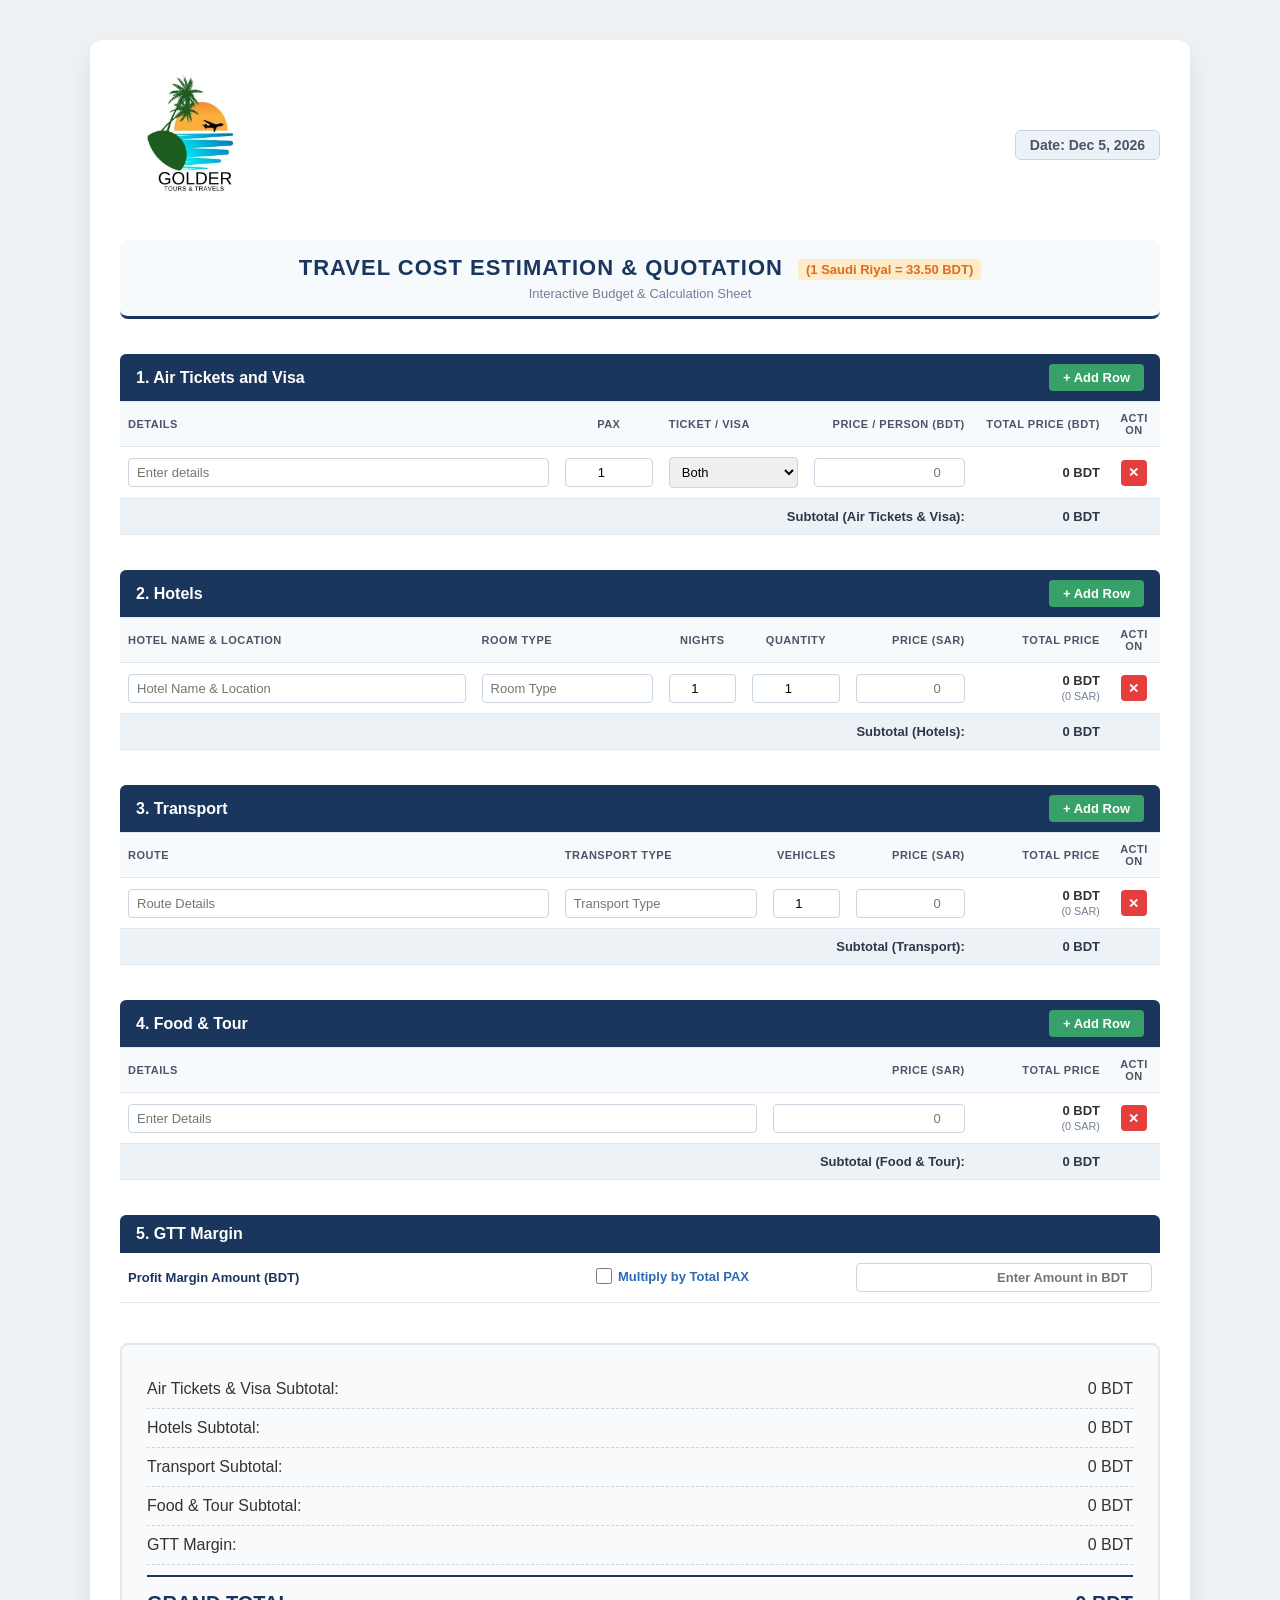
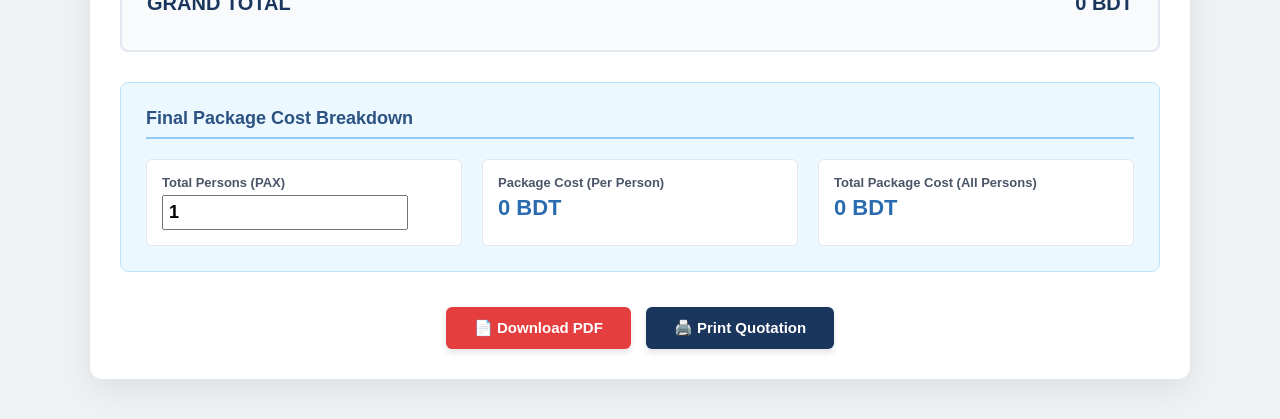
==== Costing (3).html @ b5471100 "Add files via upload" ====
<!DOCTYPE html>
<html lang="en">
<head>
    <meta charset="UTF-8">
    <meta name="viewport" content="width=device-width, initial-scale=1.0">
    <title>Golder Tours & Travels - Cost Estimation & Quotation</title>
    <style>
        * {
            box-sizing: border-box;
            margin: 0;
            padding: 0;
            font-family: 'Segoe UI', Tahoma, Geneva, Verdana, sans-serif;
        }
        
        @page {
            size: auto;
            margin: 10mm;
        }

        @media print {
            body {
                background-color: #ffffff !important;
                padding: 0 !important;
                -webkit-print-color-adjust: exact !important;
                print-color-adjust: exact !important;
            }
            .container {
                box-shadow: none !important;
                padding: 0 !important;
                max-width: 100% !important;
                width: 100% !important;
            }
            .btn-add-row, .btn-delete, .action-buttons-wrapper {
                display: none !important;
            }
            .action-col {
                display: none !important;
            }
            .section-header {
                background-color: #1a365d !important;
                color: #ffffff !important;
                -webkit-print-color-adjust: exact !important;
                print-color-adjust: exact !important;
            }
            th {
                background-color: #f7fafc !important;
                -webkit-print-color-adjust: exact !important;
                print-color-adjust: exact !important;
            }
            .subtotal-row td {
                background-color: #edf2f7 !important;
                -webkit-print-color-adjust: exact !important;
                print-color-adjust: exact !important;
            }
            .package-breakdown {
                background-color: #ebf8ff !important;
                -webkit-print-color-adjust: exact !important;
                print-color-adjust: exact !important;
            }
            input, select {
                border: none !important;
                background: transparent !important;
                appearance: none;
                -webkit-appearance: none;
                padding: 0 !important;
                width: 100% !important;
                font-size: 13px !important;
                text-overflow: clip !important;
                white-space: normal !important;
            }
            input[type="checkbox"] {
                display: none !important;
            }
        }

        body {
            background-color: #eef2f5;
            color: #333;
            padding: 40px 20px;
        }
        .container {
            max-width: 1100px;
            margin: 0 auto;
            background: #ffffff;
            padding: 30px;
            border-radius: 12px;
            box-shadow: 0 10px 30px rgba(0,0,0,0.08);
        }
        
        .company-header-wrapper {
            width: 100%;
            display: flex;
            justify-content: space-between;
            align-items: center;
            padding-bottom: 10px;
            margin-bottom: 10px;
        }

        .company-header-img {
            max-width: 150px;
            height: auto;
        }

        .quotation-date {
            font-size: 14px;
            font-weight: 600;
            color: #4a5568;
            background: #edf2f7;
            padding: 6px 14px;
            border-radius: 6px;
            border: 1px solid #cbd5e0;
        }

        .header {
            text-align: center;
            border-bottom: 3px solid #1a365d;
            padding-bottom: 15px;
            margin-bottom: 35px;
            background: #f7fafc;
            padding: 15px;
            border-radius: 8px;
            -webkit-print-color-adjust: exact;
            print-color-adjust: exact;
        }
        .header h1 {
            color: #1a365d;
            font-size: 22px;
            text-transform: uppercase;
            letter-spacing: 1px;
        }
        .header h1 .rate-tag {
            font-size: 13px;
            text-transform: none;
            letter-spacing: 0;
            color: #dd6b20;
            background: #feebc8;
            padding: 3px 8px;
            border-radius: 4px;
            margin-left: 8px;
            vertical-align: middle;
            font-weight: 600;
        }
        .header p {
            color: #718096;
            margin-top: 5px;
            font-size: 13px;
        }
        
        .section-header {
            background-color: #1a365d !important;
            color: #ffffff !important;
            padding: 10px 16px;
            font-size: 16px;
            font-weight: 600;
            border-radius: 6px 6px 0 0;
            margin-top: 35px;
            display: flex;
            justify-content: space-between;
            align-items: center;
            -webkit-print-color-adjust: exact;
            print-color-adjust: exact;
        }

        .btn-add-row {
            background-color: #38a169;
            color: white;
            border: none;
            padding: 6px 14px;
            font-size: 13px;
            font-weight: 600;
            border-radius: 4px;
            cursor: pointer;
            transition: background 0.2s;
        }

        .btn-add-row:hover {
            background-color: #2f855a;
        }

        table {
            width: 100%;
            border-collapse: collapse;
            margin-bottom: 10px;
            background: #fff;
            table-layout: fixed;
        }
        
        th, td {
            padding: 10px 8px;
            text-align: left;
            border-bottom: 1px solid #e2e8f0;
            font-size: 13px;
            vertical-align: middle;
            word-wrap: break-word;
        }
        
        th {
            background-color: #f7fafc !important;
            color: #4a5568;
            font-weight: 600;
            text-transform: uppercase;
            font-size: 11px;
            letter-spacing: 0.5px;
            border-top: 1px solid #e2e8f0;
            -webkit-print-color-adjust: exact;
            print-color-adjust: exact;
        }

        td input[type="text"], td input[type="number"], td select {
            width: 100%;
            padding: 6px 8px;
            border: 1px solid #cbd5e0;
            border-radius: 4px;
            font-size: 13px;
            outline: none;
        }

        .checkbox-label {
            display: inline-flex;
            align-items: center;
            gap: 6px;
            cursor: pointer;
            font-size: 13px;
            color: #2b6cb0;
            font-weight: 600;
            user-select: none;
        }

        .checkbox-label input[type="checkbox"] {
            width: 16px;
            height: 16px;
            cursor: pointer;
        }

        .btn-delete {
            background-color: #e53e3e;
            color: white;
            border: none;
            width: 26px;
            height: 26px;
            border-radius: 4px;
            cursor: pointer;
            font-weight: bold;
            font-size: 13px;
        }

        .text-right { text-align: right; }
        .text-center { text-align: center; }

        .subtotal-row td {
            font-weight: bold;
            background-color: #edf2f7 !important;
            color: #2d3748;
            -webkit-print-color-adjust: exact;
            print-color-adjust: exact;
        }

        .summary-card {
            margin-top: 40px;
            background: #f8fafc;
            border: 2px solid #e2e8f0;
            border-radius: 8px;
            padding: 25px;
            -webkit-print-color-adjust: exact;
            print-color-adjust: exact;
        }

        .summary-row {
            display: flex;
            justify-content: space-between;
            padding: 10px 0;
            font-size: 16px;
            border-bottom: 1px dashed #cbd5e0;
        }

        .summary-row.grand-total {
            border-bottom: none;
            border-top: 2px solid #1a365d;
            margin-top: 10px;
            padding-top: 15px;
            font-size: 20px;
            font-weight: bold;
            color: #1a365d;
        }

        .package-breakdown {
            margin-top: 30px;
            background: #ebf8ff !important;
            border: 1px solid #bee3f8;
            border-radius: 8px;
            padding: 25px;
            -webkit-print-color-adjust: exact;
            print-color-adjust: exact;
        }

        .package-breakdown h3 {
            color: #2c5282;
            margin-bottom: 20px;
            font-size: 18px;
            border-bottom: 2px solid #90cdf4;
            padding-bottom: 8px;
        }

        .grid-3 {
            display: grid;
            grid-template-columns: 1fr 1fr 1fr;
            gap: 20px;
        }

        .card-box {
            background: #ffffff;
            padding: 15px;
            border-radius: 6px;
            border: 1px solid #e2e8f0;
        }

        .card-box label {
            display: block;
            font-size: 13px;
            color: #4a5568;
            margin-bottom: 5px;
            font-weight: 600;
        }

        .card-box .amount {
            font-size: 22px;
            font-weight: bold;
            color: #2b6cb0;
        }

        .action-buttons-wrapper {
            margin-top: 35px;
            text-align: center;
            display: flex;
            justify-content: center;
            gap: 15px;
        }

        .btn-action {
            padding: 12px 28px;
            font-size: 15px;
            font-weight: 600;
            border-radius: 6px;
            border: none;
            cursor: pointer;
            transition: all 0.2s ease-in-out;
            display: inline-flex;
            align-items: center;
            gap: 8px;
            box-shadow: 0 4px 6px rgba(0,0,0,0.1);
        }

        .btn-pdf {
            background-color: #e53e3e;
            color: #ffffff;
        }
        .btn-pdf:hover {
            background-color: #c53030;
        }

        .btn-print {
            background-color: #1a365d;
            color: #ffffff;
        }
        .btn-print:hover {
            background-color: #2a4365;
        }
    </style>
</head>
<body>

<div class="container">

    <!-- Top Header Layout -->
    <div class="company-header-wrapper">
        <img src="logo.png" alt="Golder Tours & Travels Logo" class="company-header-img" id="main-header-logo">
        <div class="quotation-date">
            Date: <span id="current-date"></span>
        </div>
    </div>

    <div class="header">
        <h1>Travel Cost Estimation & Quotation <span class="rate-tag">(1 Saudi Riyal = 33.50 BDT)</span></h1>
        <p>Interactive Budget & Calculation Sheet</p>
    </div>

    <!-- 1. Air Tickets and Visa -->
    <div class="section-header">
        <span>1. Air Tickets and Visa</span>
        <button class="btn-add-row" onclick="addRow('air-visa-table')">+ Add Row</button>
    </div>
    <table id="air-visa-table">
        <thead>
            <tr>
                <th style="width: 42%;">Details</th>
                <th style="width: 10%;" class="text-center">PAX</th>
                <th style="width: 14%;">Ticket / VISA</th>
                <th style="width: 16%;" class="text-right">Price / Person (BDT)</th>
                <th style="width: 13%;" class="text-right">Total Price (BDT)</th>
                <th style="width: 5%;" class="text-center action-col">Action</th>
            </tr>
        </thead>
        <tbody>
            <tr>
                <td><input type="text" placeholder="Enter details"></td>
                <td><input type="number" class="qty text-center" value="1" min="1"></td>
                <td>
                    <select>
                        <option value="Both">Both</option>
                        <option value="Ticket">Ticket</option>
                        <option value="VISA">VISA</option>
                    </select>
                </td>
                <td><input type="number" class="price-bdt text-right" placeholder="0"></td>
                <td class="item-total text-right"><strong>0 BDT</strong></td>
                <td class="text-center action-col"><button class="btn-delete" onclick="deleteRow(this)">✕</button></td>
            </tr>
        </tbody>
        <tfoot>
            <tr class="subtotal-row">
                <td colspan="4" class="text-right">Subtotal (Air Tickets & Visa):</td>
                <td class="subtotal text-right" id="air-subtotal">0 BDT</td>
                <td class="action-col"></td>
            </tr>
        </tfoot>
    </table>

    <!-- 2. Hotels -->
    <div class="section-header">
        <span>2. Hotels</span>
        <button class="btn-add-row" onclick="addRow('hotels-table')">+ Add Row</button>
    </div>
    <table id="hotels-table">
        <thead>
            <tr>
                <th style="width: 34%;">Hotel Name & Location</th>
                <th style="width: 18%;">Room Type</th>
                <th style="width: 8%;" class="text-center">Nights</th>
                <th style="width: 10%;" class="text-center">Quantity</th>
                <th style="width: 12%;" class="text-right">Price (SAR)</th>
                <th style="width: 13%;" class="text-right">Total Price</th>
                <th style="width: 5%;" class="text-center action-col">Action</th>
            </tr>
        </thead>
        <tbody>
            <tr>
                <td><input type="text" placeholder="Hotel Name & Location"></td>
                <td><input type="text" placeholder="Room Type"></td>
                <td><input type="number" class="nights text-center" value="1" min="1"></td>
                <td><input type="number" class="qty text-center" value="1" min="1"></td>
                <td><input type="number" class="price text-right" placeholder="0"></td>
                <td class="item-total text-right"><strong>0 BDT</strong></td>
                <td class="text-center action-col"><button class="btn-delete" onclick="deleteRow(this)">✕</button></td>
            </tr>
        </tbody>
        <tfoot>
            <tr class="subtotal-row">
                <td colspan="5" class="text-right">Subtotal (Hotels):</td>
                <td class="subtotal text-right" id="hotel-subtotal">0 BDT</td>
                <td class="action-col"></td>
            </tr>
        </tfoot>
    </table>

    <!-- 3. Transport -->
    <div class="section-header">
        <span>3. Transport</span>
        <button class="btn-add-row" onclick="addRow('transport-table')">+ Add Row</button>
    </div>
    <table id="transport-table">
        <thead>
            <tr>
                <th style="width: 42%;">Route</th>
                <th style="width: 20%;">Transport Type</th>
                <th style="width: 8%;" class="text-center">Vehicles</th>
                <th style="width: 12%;" class="text-right">Price (SAR)</th>
                <th style="width: 13%;" class="text-right">Total Price</th>
                <th style="width: 5%;" class="text-center action-col">Action</th>
            </tr>
        </thead>
        <tbody>
            <tr>
                <td><input type="text" placeholder="Route Details"></td>
                <td><input type="text" placeholder="Transport Type"></td>
                <td><input type="number" class="qty text-center" value="1" min="1"></td>
                <td><input type="number" class="price text-right" placeholder="0"></td>
                <td class="item-total text-right"><strong>0 BDT</strong></td>
                <td class="text-center action-col"><button class="btn-delete" onclick="deleteRow(this)">✕</button></td>
            </tr>
        </tbody>
        <tfoot>
            <tr class="subtotal-row">
                <td colspan="4" class="text-right">Subtotal (Transport):</td>
                <td class="subtotal text-right" id="transport-subtotal">0 BDT</td>
                <td class="action-col"></td>
            </tr>
        </tfoot>
    </table>

    <!-- 4. Food & Tour -->
    <div class="section-header">
        <span>4. Food & Tour</span>
        <button class="btn-add-row" onclick="addRow('food-tour-table')">+ Add Row</button>
    </div>
    <table id="food-tour-table">
        <thead>
            <tr>
                <th style="width: 62%;">Details</th>
                <th style="width: 20%;" class="text-right">Price (SAR)</th>
                <th style="width: 13%;" class="text-right">Total Price</th>
                <th style="width: 5%;" class="text-center action-col">Action</th>
            </tr>
        </thead>
        <tbody>
            <tr>
                <td><input type="text" placeholder="Enter Details"></td>
                <td><input type="number" class="price text-right" placeholder="0"></td>
                <td class="item-total text-right"><strong>0 BDT</strong></td>
                <td class="text-center action-col"><button class="btn-delete" onclick="deleteRow(this)">✕</button></td>
            </tr>
        </tbody>
        <tfoot>
            <tr class="subtotal-row">
                <td colspan="2" class="text-right">Subtotal (Food & Tour):</td>
                <td class="subtotal text-right" id="food-subtotal">0 BDT</td>
                <td class="action-col"></td>
            </tr>
        </tfoot>
    </table>

    <!-- 5. GTT Margin -->
    <div class="section-header">
        <span>5. GTT Margin</span>
    </div>
    <table>
        <tbody>
            <tr>
                <td style="font-weight: 600; color: #1a365d; width: 45%;">Profit Margin Amount (BDT)</td>
                <td style="width: 25%;">
                    <label class="checkbox-label">
                        <input type="checkbox" id="multiply-pax-check" onchange="calculateAll()">
                        Multiply by Total PAX
                    </label>
                </td>
                <td style="width: 30%;">
                    <input type="number" id="gtt-margin" class="text-right" placeholder="Enter Amount in BDT" style="font-weight: bold; color: #2b6cb0;">
                </td>
            </tr>
        </tbody>
    </table>

    <!-- Grand Total Area -->
    <div class="summary-card">
        <div class="summary-row">
            <span>Air Tickets & Visa Subtotal:</span>
            <span id="summary-air">0 BDT</span>
        </div>
        <div class="summary-row">
            <span>Hotels Subtotal:</span>
            <span id="summary-hotel">0 BDT</span>
        </div>
        <div class="summary-row">
            <span>Transport Subtotal:</span>
            <span id="summary-transport">0 BDT</span>
        </div>
        <div class="summary-row">
            <span>Food & Tour Subtotal:</span>
            <span id="summary-food">0 BDT</span>
        </div>
        <div class="summary-row">
            <span>GTT Margin:</span>
            <span id="summary-margin">0 BDT</span>
        </div>
        <div class="summary-row grand-total">
            <span>GRAND TOTAL</span>
            <span id="grand-total">0 BDT</span>
        </div>
    </div>

    <!-- Final Package Breakdown -->
    <div class="package-breakdown">
        <h3>Final Package Cost Breakdown</h3>
        <div class="grid-3">
            <div class="card-box">
                <label for="pax-count">Total Persons (PAX)</label>
                <input type="number" id="pax-count" value="1" min="1" style="font-size: 18px; font-weight: bold; padding: 5px;" oninput="calculateAll()">
            </div>
            <div class="card-box">
                <label>Package Cost (Per Person)</label>
                <div class="amount" id="per-person-cost">0 BDT</div>
            </div>
            <div class="card-box">
                <label>Total Package Cost (All Persons)</label>
                <div class="amount" id="total-group-cost">0 BDT</div>
            </div>
        </div>
    </div>

    <!-- Bottom Action Buttons -->
    <div class="action-buttons-wrapper">
        <button class="btn-action btn-pdf" onclick="exportToPDF()">
            📄 Download PDF
        </button>
        <button class="btn-action btn-print" onclick="triggerPrint()">
            🖨️ Print Quotation
        </button>
    </div>

</div>

<script>
    const SAR_TO_BDT = 33.50;

    function setCurrentDate() {
        const today = new Date();
        const options = { year: 'numeric', month: 'short', day: 'numeric' };
        document.getElementById('current-date').innerText = today.toLocaleDateString('en-US', options);
    }

    function formatCurrencyBDT(amountInBDT) {
        return amountInBDT.toLocaleString('en-IN', { maximumFractionDigits: 2, minimumFractionDigits: 0 }) + ' BDT';
    }

    function calculateAirVisaSection() {
        const table = document.getElementById('air-visa-table');
        const rows = table.querySelectorAll('tbody tr');
        let sectionSubtotalBDT = 0;

        rows.forEach(row => {
            const qtyInput = row.querySelector('.qty');
            const priceInput = row.querySelector('.price-bdt');
            const itemTotalTd = row.querySelector('.item-total');

            const qty = qtyInput ? (parseFloat(qtyInput.value) || 0) : 1;
            const priceBDT = priceInput ? (parseFloat(priceInput.value) || 0) : 0;
            const lineTotalBDT = qty * priceBDT;

            sectionSubtotalBDT += lineTotalBDT;
            if (itemTotalTd) {
                itemTotalTd.innerHTML = `<strong>${formatCurrencyBDT(lineTotalBDT)}</strong>`;
            }
        });

        return sectionSubtotalBDT;
    }

    function calculateHotelSection() {
        const table = document.getElementById('hotels-table');
        const rows = table.querySelectorAll('tbody tr');
        let sectionSubtotalSAR = 0;

        rows.forEach(row => {
            const nightsInput = row.querySelector('.nights');
            const qtyInput = row.querySelector('.qty');
            const priceInput = row.querySelector('.price');
            const itemTotalTd = row.querySelector('.item-total');

            const nights = nightsInput ? (parseFloat(nightsInput.value) || 0) : 1;
            const qty = qtyInput ? (parseFloat(qtyInput.value) || 0) : 1;
            const priceSAR = priceInput ? (parseFloat(priceInput.value) || 0) : 0;
            
            // Total Price calculation: Nights * Quantity * Price (SAR)
            const lineTotalSAR = nights * qty * priceSAR;
            const lineTotalBDT = lineTotalSAR * SAR_TO_BDT;

            sectionSubtotalSAR += lineTotalSAR;
            if (itemTotalTd) {
                itemTotalTd.innerHTML = `<strong>${formatCurrencyBDT(lineTotalBDT)}</strong> <br><small style="color:#718096; font-weight:normal;">(${lineTotalSAR.toLocaleString('en-US')} SAR)</small>`;
            }
        });

        return sectionSubtotalSAR * SAR_TO_BDT;
    }

    function calculateSection(tableId) {
        const table = document.getElementById(tableId);
        const rows = table.querySelectorAll('tbody tr');
        let sectionSubtotalSAR = 0;

        rows.forEach(row => {
            const qtyInput = row.querySelector('.qty');
            const priceInput = row.querySelector('.price');
            const itemTotalTd = row.querySelector('.item-total');

            const qty = qtyInput ? (parseFloat(qtyInput.value) || 0) : 1;
            const priceSAR = priceInput ? (parseFloat(priceInput.value) || 0) : 0;
            const lineTotalSAR = qty * priceSAR;
            const lineTotalBDT = lineTotalSAR * SAR_TO_BDT;

            sectionSubtotalSAR += lineTotalSAR;
            if (itemTotalTd) {
                itemTotalTd.innerHTML = `<strong>${formatCurrencyBDT(lineTotalBDT)}</strong> <br><small style="color:#718096; font-weight:normal;">(${lineTotalSAR.toLocaleString('en-US')} SAR)</small>`;
            }
        });

        return sectionSubtotalSAR * SAR_TO_BDT;
    }

    function calculateAll() {
        const airSubtotalBDT = calculateAirVisaSection();
        const hotelSubtotalBDT = calculateHotelSection();
        const transportSubtotalBDT = calculateSection('transport-table');
        const foodSubtotalBDT = calculateSection('food-tour-table');
        
        // Pick PAX from the 1st section (Air Tickets and Visa table)
        const airVisaQtyInputs = document.querySelectorAll('#air-visa-table tbody .qty');
        let topPaxCount = 0;
        airVisaQtyInputs.forEach(input => {
            topPaxCount += (parseFloat(input.value) || 0);
        });
        if (topPaxCount <= 0) topPaxCount = 1;

        // Sync top PAX with bottom breakdown PAX
        const paxInput = document.getElementById('pax-count');
        if (paxInput) {
            paxInput.value = topPaxCount;
        }

        const marginInput = document.getElementById('gtt-margin');
        const baseMargin = marginInput ? (parseFloat(marginInput.value) || 0) : 0;
        const multiplyCheckbox = document.getElementById('multiply-pax-check');

        let gttMarginBDT = baseMargin;
        if (multiplyCheckbox && multiplyCheckbox.checked) {
            gttMarginBDT = baseMargin * topPaxCount;
        }

        document.getElementById('air-subtotal').innerText = formatCurrencyBDT(airSubtotalBDT);
        document.getElementById('hotel-subtotal').innerText = formatCurrencyBDT(hotelSubtotalBDT);
        document.getElementById('transport-subtotal').innerText = formatCurrencyBDT(transportSubtotalBDT);
        document.getElementById('food-subtotal').innerText = formatCurrencyBDT(foodSubtotalBDT);

        document.getElementById('summary-air').innerText = formatCurrencyBDT(airSubtotalBDT);
        document.getElementById('summary-hotel').innerText = formatCurrencyBDT(hotelSubtotalBDT);
        document.getElementById('summary-transport').innerText = formatCurrencyBDT(transportSubtotalBDT);
        document.getElementById('summary-food').innerText = formatCurrencyBDT(foodSubtotalBDT);
        
        if (multiplyCheckbox && multiplyCheckbox.checked) {
            document.getElementById('summary-margin').innerText = `${formatCurrencyBDT(gttMarginBDT)} (${baseMargin} BDT × ${topPaxCount} PAX)`;
        } else {
            document.getElementById('summary-margin').innerText = formatCurrencyBDT(gttMarginBDT);
        }

        const grandTotalBDT = airSubtotalBDT + hotelSubtotalBDT + transportSubtotalBDT + foodSubtotalBDT + gttMarginBDT;
        document.getElementById('grand-total').innerText = formatCurrencyBDT(grandTotalBDT);

        const perPersonCostBDT = grandTotalBDT / topPaxCount;

        document.getElementById('per-person-cost').innerText = formatCurrencyBDT(Math.round(perPersonCostBDT));
        document.getElementById('total-group-cost').innerText = formatCurrencyBDT(grandTotalBDT);
    }

    function addRow(tableId) {
        const tableBody = document.getElementById(tableId).querySelector('tbody');
        const newRow = document.createElement('tr');

        if (tableId === 'air-visa-table') {
            newRow.innerHTML = `
                <td><input type="text" placeholder="Enter details"></td>
                <td><input type="number" class="qty text-center" value="1" min="1"></td>
                <td>
                    <select>
                        <option value="Both">Both</option>
                        <option value="Ticket">Ticket</option>
                        <option value="VISA">VISA</option>
                    </select>
                </td>
                <td><input type="number" class="price-bdt text-right" placeholder="0"></td>
                <td class="item-total text-right"><strong>0 BDT</strong></td>
                <td class="text-center action-col"><button class="btn-delete" onclick="deleteRow(this)">✕</button></td>
            `;
        } else if (tableId === 'hotels-table') {
            newRow.innerHTML = `
                <td><input type="text" placeholder="Hotel Name & Location"></td>
                <td><input type="text" placeholder="Room Type"></td>
                <td><input type="number" class="nights text-center" value="1" min="1"></td>
                <td><input type="number" class="qty text-center" value="1" min="1"></td>
                <td><input type="number" class="price text-right" placeholder="0"></td>
                <td class="item-total text-right"><strong>0 BDT</strong></td>
                <td class="text-center action-col"><button class="btn-delete" onclick="deleteRow(this)">✕</button></td>
            `;
        } else if (tableId === 'transport-table') {
            newRow.innerHTML = `
                <td><input type="text" placeholder="Route Details"></td>
                <td><input type="text" placeholder="Transport Type"></td>
                <td><input type="number" class="qty text-center" value="1" min="1"></td>
                <td><input type="number" class="price text-right" placeholder="0"></td>
                <td class="item-total text-right"><strong>0 BDT</strong></td>
                <td class="text-center action-col"><button class="btn-delete" onclick="deleteRow(this)">✕</button></td>
            `;
        } else if (tableId === 'food-tour-table') {
            newRow.innerHTML = `
                <td><input type="text" placeholder="Enter Details"></td>
                <td><input type="number" class="price text-right" placeholder="0"></td>
                <td class="item-total text-right"><strong>0 BDT</strong></td>
                <td class="text-center action-col"><button class="btn-delete" onclick="deleteRow(this)">✕</button></td>
            `;
        }

        tableBody.appendChild(newRow);
        calculateAll();
    }

    function deleteRow(button) {
        const row = button.closest('tr');
        row.remove();
        calculateAll();
    }

    function triggerPrint() {
        window.print();
    }

    function exportToPDF() {
        window.print();
    }

    document.addEventListener('input', calculateAll);
    window.onload = function() {
        setCurrentDate();
        calculateAll();
    };
</script>

</body>
</html>
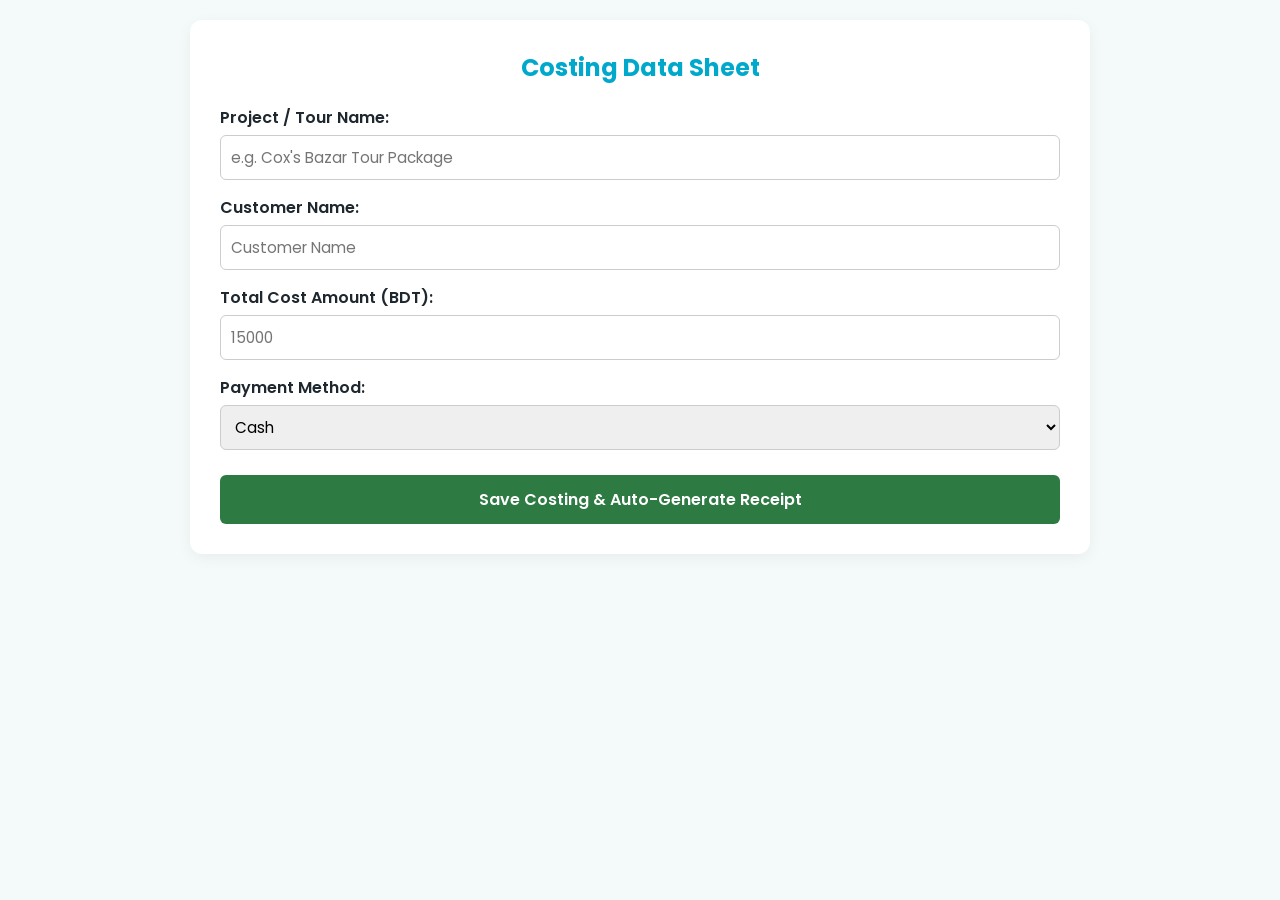
==== commit 6673497b: "Add files via upload" ====
--- a/Costing (3).html
+++ b/Costing (3).html
@@ -1,825 +1,156 @@
 <!DOCTYPE html>
-<html lang="en">
+<html lang="bn">
 <head>
     <meta charset="UTF-8">
     <meta name="viewport" content="width=device-width, initial-scale=1.0">
-    <title>Golder Tours & Travels - Cost Estimation & Quotation</title>
+    <title>Costing Data - Golder Tours & Travels</title>
+    <link href="https://fonts.googleapis.com/css2?family=Poppins:wght@300;400;600;700&display=swap" rel="stylesheet">
     <style>
-        * {
-            box-sizing: border-box;
-            margin: 0;
-            padding: 0;
-            font-family: 'Segoe UI', Tahoma, Geneva, Verdana, sans-serif;
-        }
+        * { margin: 0; padding: 0; box-sizing: border-box; font-family: 'Poppins', sans-serif; }
+        body { background: #f4f9f9; padding: 20px; color: #1e272e; }
+        .container { max-width: 900px; margin: auto; background: white; padding: 30px; border-radius: 12px; box-shadow: 0 4px 15px rgba(0,0,0,0.05); }
+        h2 { color: #00a8cc; margin-bottom: 20px; text-align: center; }
         
-        @page {
-            size: auto;
-            margin: 10mm;
+        .form-group { margin-bottom: 15px; }
+        label { font-weight: 600; display: block; margin-bottom: 5px; }
+        input, select, textarea { width: 100%; padding: 10px; border: 1px solid #ccc; border-radius: 6px; font-size: 0.95rem; }
+        
+        .btn-submit { background: #2d7a42; color: white; border: none; padding: 12px 25px; border-radius: 6px; font-weight: 600; cursor: pointer; width: 100%; font-size: 1rem; transition: 0.3s; margin-top: 10px; }
+        .btn-submit:hover { background: #00a8cc; }
+
+        /* Modal Overlay for Auto-Generated Receipt */
+        .modal-overlay {
+            display: none;
+            position: fixed;
+            top: 0; left: 0; width: 100%; height: 100%;
+            background: rgba(0,0,0,0.6);
+            justify-content: center;
+            align-items: center;
+            z-index: 2000;
         }
 
-        @media print {
-            body {
-                background-color: #ffffff !important;
-                padding: 0 !important;
-                -webkit-print-color-adjust: exact !important;
-                print-color-adjust: exact !important;
-            }
-            .container {
-                box-shadow: none !important;
-                padding: 0 !important;
-                max-width: 100% !important;
-                width: 100% !important;
-            }
-            .btn-add-row, .btn-delete, .action-buttons-wrapper {
-                display: none !important;
-            }
-            .action-col {
-                display: none !important;
-            }
-            .section-header {
-                background-color: #1a365d !important;
-                color: #ffffff !important;
-                -webkit-print-color-adjust: exact !important;
-                print-color-adjust: exact !important;
-            }
-            th {
-                background-color: #f7fafc !important;
-                -webkit-print-color-adjust: exact !important;
-                print-color-adjust: exact !important;
-            }
-            .subtotal-row td {
-                background-color: #edf2f7 !important;
-                -webkit-print-color-adjust: exact !important;
-                print-color-adjust: exact !important;
-            }
-            .package-breakdown {
-                background-color: #ebf8ff !important;
-                -webkit-print-color-adjust: exact !important;
-                print-color-adjust: exact !important;
-            }
-            input, select {
-                border: none !important;
-                background: transparent !important;
-                appearance: none;
-                -webkit-appearance: none;
-                padding: 0 !important;
-                width: 100% !important;
-                font-size: 13px !important;
-                text-overflow: clip !important;
-                white-space: normal !important;
-            }
-            input[type="checkbox"] {
-                display: none !important;
-            }
+        .modal-content {
+            background: white;
+            padding: 30px;
+            border-radius: 12px;
+            width: 90%;
+            max-width: 600px;
+            position: relative;
+            box-shadow: 0 10px 25px rgba(0,0,0,0.2);
+            border: 2px solid #00a8cc;
         }
 
-        body {
-            background-color: #eef2f5;
-            color: #333;
-            padding: 40px 20px;
+        .close-cross {
+            position: absolute;
+            top: 12px; right: 18px;
+            font-size: 28px;
+            font-weight: bold;
+            color: #e74c3c;
+            cursor: pointer;
+            transition: 0.2s;
         }
-        .container {
-            max-width: 1100px;
-            margin: 0 auto;
-            background: #ffffff;
-            padding: 30px;
-            border-radius: 12px;
-            box-shadow: 0 10px 30px rgba(0,0,0,0.08);
-        }
+        .close-cross:hover { transform: scale(1.2); color: #c0392b; }
+
+        .popup-receipt-header { display: flex; justify-content: space-between; align-items: center; border-bottom: 2px solid #00a8cc; padding-bottom: 10px; margin-bottom: 15px; }
+        .popup-receipt-header img { height: 50px; }
+        .popup-title { text-align: right; color: #ff7e37; font-size: 1.2rem; font-weight: bold; }
         
-        .company-header-wrapper {
-            width: 100%;
-            display: flex;
-            justify-content: space-between;
-            align-items: center;
-            padding-bottom: 10px;
-            margin-bottom: 10px;
-        }
+        .receipt-info { font-size: 0.9rem; margin-bottom: 15px; line-height: 1.6; }
+        .receipt-info span { font-weight: bold; color: #00a8cc; }
 
-        .company-header-img {
-            max-width: 150px;
-            height: auto;
-        }
+        .modal-btn { background: #00a8cc; color: white; border: none; padding: 10px 20px; border-radius: 6px; cursor: pointer; font-weight: 600; margin-top: 15px; width: 100%; }
+        .modal-btn:hover { background: #2d7a42; }
 
-        .quotation-date {
-            font-size: 14px;
-            font-weight: 600;
-            color: #4a5568;
-            background: #edf2f7;
-            padding: 6px 14px;
-            border-radius: 6px;
-            border: 1px solid #cbd5e0;
-        }
-
-        .header {
-            text-align: center;
-            border-bottom: 3px solid #1a365d;
-            padding-bottom: 15px;
-            margin-bottom: 35px;
-            background: #f7fafc;
-            padding: 15px;
-            border-radius: 8px;
-            -webkit-print-color-adjust: exact;
-            print-color-adjust: exact;
-        }
-        .header h1 {
-            color: #1a365d;
-            font-size: 22px;
-            text-transform: uppercase;
-            letter-spacing: 1px;
-        }
-        .header h1 .rate-tag {
-            font-size: 13px;
-            text-transform: none;
-            letter-spacing: 0;
-            color: #dd6b20;
-            background: #feebc8;
-            padding: 3px 8px;
-            border-radius: 4px;
-            margin-left: 8px;
-            vertical-align: middle;
-            font-weight: 600;
-        }
-        .header p {
-            color: #718096;
-            margin-top: 5px;
-            font-size: 13px;
-        }
-        
-        .section-header {
-            background-color: #1a365d !important;
-            color: #ffffff !important;
-            padding: 10px 16px;
-            font-size: 16px;
-            font-weight: 600;
-            border-radius: 6px 6px 0 0;
-            margin-top: 35px;
-            display: flex;
-            justify-content: space-between;
-            align-items: center;
-            -webkit-print-color-adjust: exact;
-            print-color-adjust: exact;
-        }
-
-        .btn-add-row {
-            background-color: #38a169;
-            color: white;
-            border: none;
-            padding: 6px 14px;
-            font-size: 13px;
-            font-weight: 600;
-            border-radius: 4px;
-            cursor: pointer;
-            transition: background 0.2s;
-        }
-
-        .btn-add-row:hover {
-            background-color: #2f855a;
-        }
-
-        table {
-            width: 100%;
-            border-collapse: collapse;
-            margin-bottom: 10px;
-            background: #fff;
-            table-layout: fixed;
-        }
-        
-        th, td {
-            padding: 10px 8px;
-            text-align: left;
-            border-bottom: 1px solid #e2e8f0;
-            font-size: 13px;
-            vertical-align: middle;
-            word-wrap: break-word;
-        }
-        
-        th {
-            background-color: #f7fafc !important;
-            color: #4a5568;
-            font-weight: 600;
-            text-transform: uppercase;
-            font-size: 11px;
-            letter-spacing: 0.5px;
-            border-top: 1px solid #e2e8f0;
-            -webkit-print-color-adjust: exact;
-            print-color-adjust: exact;
-        }
-
-        td input[type="text"], td input[type="number"], td select {
-            width: 100%;
-            padding: 6px 8px;
-            border: 1px solid #cbd5e0;
-            border-radius: 4px;
-            font-size: 13px;
-            outline: none;
-        }
-
-        .checkbox-label {
-            display: inline-flex;
-            align-items: center;
-            gap: 6px;
-            cursor: pointer;
-            font-size: 13px;
-            color: #2b6cb0;
-            font-weight: 600;
-            user-select: none;
-        }
-
-        .checkbox-label input[type="checkbox"] {
-            width: 16px;
-            height: 16px;
-            cursor: pointer;
-        }
-
-        .btn-delete {
-            background-color: #e53e3e;
-            color: white;
-            border: none;
-            width: 26px;
-            height: 26px;
-            border-radius: 4px;
-            cursor: pointer;
-            font-weight: bold;
-            font-size: 13px;
-        }
-
-        .text-right { text-align: right; }
-        .text-center { text-align: center; }
-
-        .subtotal-row td {
-            font-weight: bold;
-            background-color: #edf2f7 !important;
-            color: #2d3748;
-            -webkit-print-color-adjust: exact;
-            print-color-adjust: exact;
-        }
-
-        .summary-card {
-            margin-top: 40px;
-            background: #f8fafc;
-            border: 2px solid #e2e8f0;
-            border-radius: 8px;
-            padding: 25px;
-            -webkit-print-color-adjust: exact;
-            print-color-adjust: exact;
-        }
-
-        .summary-row {
-            display: flex;
-            justify-content: space-between;
-            padding: 10px 0;
-            font-size: 16px;
-            border-bottom: 1px dashed #cbd5e0;
-        }
-
-        .summary-row.grand-total {
-            border-bottom: none;
-            border-top: 2px solid #1a365d;
-            margin-top: 10px;
-            padding-top: 15px;
-            font-size: 20px;
-            font-weight: bold;
-            color: #1a365d;
-        }
-
-        .package-breakdown {
-            margin-top: 30px;
-            background: #ebf8ff !important;
-            border: 1px solid #bee3f8;
-            border-radius: 8px;
-            padding: 25px;
-            -webkit-print-color-adjust: exact;
-            print-color-adjust: exact;
-        }
-
-        .package-breakdown h3 {
-            color: #2c5282;
-            margin-bottom: 20px;
-            font-size: 18px;
-            border-bottom: 2px solid #90cdf4;
-            padding-bottom: 8px;
-        }
-
-        .grid-3 {
-            display: grid;
-            grid-template-columns: 1fr 1fr 1fr;
-            gap: 20px;
-        }
-
-        .card-box {
-            background: #ffffff;
-            padding: 15px;
-            border-radius: 6px;
-            border: 1px solid #e2e8f0;
-        }
-
-        .card-box label {
-            display: block;
-            font-size: 13px;
-            color: #4a5568;
-            margin-bottom: 5px;
-            font-weight: 600;
-        }
-
-        .card-box .amount {
-            font-size: 22px;
-            font-weight: bold;
-            color: #2b6cb0;
-        }
-
-        .action-buttons-wrapper {
-            margin-top: 35px;
-            text-align: center;
-            display: flex;
-            justify-content: center;
-            gap: 15px;
-        }
-
-        .btn-action {
-            padding: 12px 28px;
-            font-size: 15px;
-            font-weight: 600;
-            border-radius: 6px;
-            border: none;
-            cursor: pointer;
-            transition: all 0.2s ease-in-out;
-            display: inline-flex;
-            align-items: center;
-            gap: 8px;
-            box-shadow: 0 4px 6px rgba(0,0,0,0.1);
-        }
-
-        .btn-pdf {
-            background-color: #e53e3e;
-            color: #ffffff;
-        }
-        .btn-pdf:hover {
-            background-color: #c53030;
-        }
-
-        .btn-print {
-            background-color: #1a365d;
-            color: #ffffff;
-        }
-        .btn-print:hover {
-            background-color: #2a4365;
+        @media print {
+            body * { visibility: hidden; }
+            .modal-content, .modal-content * { visibility: visible; }
+            .modal-content { position: absolute; left: 0; top: 0; width: 100%; border: 1px solid #000; }
+            .close-cross, .modal-btn { display: none !important; }
         }
     </style>
 </head>
 <body>
 
 <div class="container">
+    <h2>Costing Data Sheet</h2>
+    <form id="costingForm" onsubmit="handleFormSubmit(event)">
+        <div class="form-group">
+            <label>Project / Tour Name:</label>
+            <input type="text" id="projectName" placeholder="e.g. Cox's Bazar Tour Package" required>
+        </div>
+        <div class="form-group">
+            <label>Customer Name:</label>
+            <input type="text" id="clientName" placeholder="Customer Name" required>
+        </div>
+        <div class="form-group">
+            <label>Total Cost Amount (BDT):</label>
+            <input type="number" id="totalCost" placeholder="15000" required>
+        </div>
+        <div class="form-group">
+            <label>Payment Method:</label>
+            <select id="payMethod">
+                <option value="Cash">Cash</option>
+                <option value="bKash">bKash</option>
+                <option value="Bank Transfer">Bank Transfer</option>
+            </select>
+        </div>
+        <button type="submit" class="btn-submit">Save Costing & Auto-Generate Receipt</button>
+    </form>
+</div>
 
-    <!-- Top Header Layout -->
-    <div class="company-header-wrapper">
-        <img src="logo.png" alt="Golder Tours & Travels Logo" class="company-header-img" id="main-header-logo">
-        <div class="quotation-date">
-            Date: <span id="current-date"></span>
+<!-- Receipt Popup Modal -->
+<div class="modal-overlay" id="receiptModal">
+    <div class="modal-content">
+        <!-- Cross Button -->
+        <span class="close-cross" onclick="closeModal()">&times;</span>
+        
+        <div class="popup-receipt-header">
+            <img src="logo.png" alt="Golder Logo">
+            <div class="popup-title">ONLINE RECEIPT</div>
         </div>
+
+        <div class="receipt-info">
+            <p><strong>Receipt No:</strong> <span id="popNo"></span></p>
+            <p><strong>Date:</strong> <span id="popDate"></span></p>
+            <p><strong>Customer:</strong> <span id="popClient"></span></p>
+            <p><strong>Project Details:</strong> <span id="popProject"></span></p>
+            <p><strong>Total Amount:</strong> <span id="popAmount"></span> BDT</p>
+            <p><strong>Payment Mode:</strong> <span id="popMethod"></span></p>
+        </div>
+
+        <button class="modal-btn" onclick="window.print()">Print / Save PDF (For Mail)</button>
     </div>
-
-    <div class="header">
-        <h1>Travel Cost Estimation & Quotation <span class="rate-tag">(1 Saudi Riyal = 33.50 BDT)</span></h1>
-        <p>Interactive Budget & Calculation Sheet</p>
-    </div>
-
-    <!-- 1. Air Tickets and Visa -->
-    <div class="section-header">
-        <span>1. Air Tickets and Visa</span>
-        <button class="btn-add-row" onclick="addRow('air-visa-table')">+ Add Row</button>
-    </div>
-    <table id="air-visa-table">
-        <thead>
-            <tr>
-                <th style="width: 42%;">Details</th>
-                <th style="width: 10%;" class="text-center">PAX</th>
-                <th style="width: 14%;">Ticket / VISA</th>
-                <th style="width: 16%;" class="text-right">Price / Person (BDT)</th>
-                <th style="width: 13%;" class="text-right">Total Price (BDT)</th>
-                <th style="width: 5%;" class="text-center action-col">Action</th>
-            </tr>
-        </thead>
-        <tbody>
-            <tr>
-                <td><input type="text" placeholder="Enter details"></td>
-                <td><input type="number" class="qty text-center" value="1" min="1"></td>
-                <td>
-                    <select>
-                        <option value="Both">Both</option>
-                        <option value="Ticket">Ticket</option>
-                        <option value="VISA">VISA</option>
-                    </select>
-                </td>
-                <td><input type="number" class="price-bdt text-right" placeholder="0"></td>
-                <td class="item-total text-right"><strong>0 BDT</strong></td>
-                <td class="text-center action-col"><button class="btn-delete" onclick="deleteRow(this)">✕</button></td>
-            </tr>
-        </tbody>
-        <tfoot>
-            <tr class="subtotal-row">
-                <td colspan="4" class="text-right">Subtotal (Air Tickets & Visa):</td>
-                <td class="subtotal text-right" id="air-subtotal">0 BDT</td>
-                <td class="action-col"></td>
-            </tr>
-        </tfoot>
-    </table>
-
-    <!-- 2. Hotels -->
-    <div class="section-header">
-        <span>2. Hotels</span>
-        <button class="btn-add-row" onclick="addRow('hotels-table')">+ Add Row</button>
-    </div>
-    <table id="hotels-table">
-        <thead>
-            <tr>
-                <th style="width: 34%;">Hotel Name & Location</th>
-                <th style="width: 18%;">Room Type</th>
-                <th style="width: 8%;" class="text-center">Nights</th>
-                <th style="width: 10%;" class="text-center">Quantity</th>
-                <th style="width: 12%;" class="text-right">Price (SAR)</th>
-                <th style="width: 13%;" class="text-right">Total Price</th>
-                <th style="width: 5%;" class="text-center action-col">Action</th>
-            </tr>
-        </thead>
-        <tbody>
-            <tr>
-                <td><input type="text" placeholder="Hotel Name & Location"></td>
-                <td><input type="text" placeholder="Room Type"></td>
-                <td><input type="number" class="nights text-center" value="1" min="1"></td>
-                <td><input type="number" class="qty text-center" value="1" min="1"></td>
-                <td><input type="number" class="price text-right" placeholder="0"></td>
-                <td class="item-total text-right"><strong>0 BDT</strong></td>
-                <td class="text-center action-col"><button class="btn-delete" onclick="deleteRow(this)">✕</button></td>
-            </tr>
-        </tbody>
-        <tfoot>
-            <tr class="subtotal-row">
-                <td colspan="5" class="text-right">Subtotal (Hotels):</td>
-                <td class="subtotal text-right" id="hotel-subtotal">0 BDT</td>
-                <td class="action-col"></td>
-            </tr>
-        </tfoot>
-    </table>
-
-    <!-- 3. Transport -->
-    <div class="section-header">
-        <span>3. Transport</span>
-        <button class="btn-add-row" onclick="addRow('transport-table')">+ Add Row</button>
-    </div>
-    <table id="transport-table">
-        <thead>
-            <tr>
-                <th style="width: 42%;">Route</th>
-                <th style="width: 20%;">Transport Type</th>
-                <th style="width: 8%;" class="text-center">Vehicles</th>
-                <th style="width: 12%;" class="text-right">Price (SAR)</th>
-                <th style="width: 13%;" class="text-right">Total Price</th>
-                <th style="width: 5%;" class="text-center action-col">Action</th>
-            </tr>
-        </thead>
-        <tbody>
-            <tr>
-                <td><input type="text" placeholder="Route Details"></td>
-                <td><input type="text" placeholder="Transport Type"></td>
-                <td><input type="number" class="qty text-center" value="1" min="1"></td>
-                <td><input type="number" class="price text-right" placeholder="0"></td>
-                <td class="item-total text-right"><strong>0 BDT</strong></td>
-                <td class="text-center action-col"><button class="btn-delete" onclick="deleteRow(this)">✕</button></td>
-            </tr>
-        </tbody>
-        <tfoot>
-            <tr class="subtotal-row">
-                <td colspan="4" class="text-right">Subtotal (Transport):</td>
-                <td class="subtotal text-right" id="transport-subtotal">0 BDT</td>
-                <td class="action-col"></td>
-            </tr>
-        </tfoot>
-    </table>
-
-    <!-- 4. Food & Tour -->
-    <div class="section-header">
-        <span>4. Food & Tour</span>
-        <button class="btn-add-row" onclick="addRow('food-tour-table')">+ Add Row</button>
-    </div>
-    <table id="food-tour-table">
-        <thead>
-            <tr>
-                <th style="width: 62%;">Details</th>
-                <th style="width: 20%;" class="text-right">Price (SAR)</th>
-                <th style="width: 13%;" class="text-right">Total Price</th>
-                <th style="width: 5%;" class="text-center action-col">Action</th>
-            </tr>
-        </thead>
-        <tbody>
-            <tr>
-                <td><input type="text" placeholder="Enter Details"></td>
-                <td><input type="number" class="price text-right" placeholder="0"></td>
-                <td class="item-total text-right"><strong>0 BDT</strong></td>
-                <td class="text-center action-col"><button class="btn-delete" onclick="deleteRow(this)">✕</button></td>
-            </tr>
-        </tbody>
-        <tfoot>
-            <tr class="subtotal-row">
-                <td colspan="2" class="text-right">Subtotal (Food & Tour):</td>
-                <td class="subtotal text-right" id="food-subtotal">0 BDT</td>
-                <td class="action-col"></td>
-            </tr>
-        </tfoot>
-    </table>
-
-    <!-- 5. GTT Margin -->
-    <div class="section-header">
-        <span>5. GTT Margin</span>
-    </div>
-    <table>
-        <tbody>
-            <tr>
-                <td style="font-weight: 600; color: #1a365d; width: 45%;">Profit Margin Amount (BDT)</td>
-                <td style="width: 25%;">
-                    <label class="checkbox-label">
-                        <input type="checkbox" id="multiply-pax-check" onchange="calculateAll()">
-                        Multiply by Total PAX
-                    </label>
-                </td>
-                <td style="width: 30%;">
-                    <input type="number" id="gtt-margin" class="text-right" placeholder="Enter Amount in BDT" style="font-weight: bold; color: #2b6cb0;">
-                </td>
-            </tr>
-        </tbody>
-    </table>
-
-    <!-- Grand Total Area -->
-    <div class="summary-card">
-        <div class="summary-row">
-            <span>Air Tickets & Visa Subtotal:</span>
-            <span id="summary-air">0 BDT</span>
-        </div>
-        <div class="summary-row">
-            <span>Hotels Subtotal:</span>
-            <span id="summary-hotel">0 BDT</span>
-        </div>
-        <div class="summary-row">
-            <span>Transport Subtotal:</span>
-            <span id="summary-transport">0 BDT</span>
-        </div>
-        <div class="summary-row">
-            <span>Food & Tour Subtotal:</span>
-            <span id="summary-food">0 BDT</span>
-        </div>
-        <div class="summary-row">
-            <span>GTT Margin:</span>
-            <span id="summary-margin">0 BDT</span>
-        </div>
-        <div class="summary-row grand-total">
-            <span>GRAND TOTAL</span>
-            <span id="grand-total">0 BDT</span>
-        </div>
-    </div>
-
-    <!-- Final Package Breakdown -->
-    <div class="package-breakdown">
-        <h3>Final Package Cost Breakdown</h3>
-        <div class="grid-3">
-            <div class="card-box">
-                <label for="pax-count">Total Persons (PAX)</label>
-                <input type="number" id="pax-count" value="1" min="1" style="font-size: 18px; font-weight: bold; padding: 5px;" oninput="calculateAll()">
-            </div>
-            <div class="card-box">
-                <label>Package Cost (Per Person)</label>
-                <div class="amount" id="per-person-cost">0 BDT</div>
-            </div>
-            <div class="card-box">
-                <label>Total Package Cost (All Persons)</label>
-                <div class="amount" id="total-group-cost">0 BDT</div>
-            </div>
-        </div>
-    </div>
-
-    <!-- Bottom Action Buttons -->
-    <div class="action-buttons-wrapper">
-        <button class="btn-action btn-pdf" onclick="exportToPDF()">
-            📄 Download PDF
-        </button>
-        <button class="btn-action btn-print" onclick="triggerPrint()">
-            🖨️ Print Quotation
-        </button>
-    </div>
-
 </div>
 
 <script>
-    const SAR_TO_BDT = 33.50;
+    function handleFormSubmit(e) {
+        e.preventDefault();
 
-    function setCurrentDate() {
-        const today = new Date();
-        const options = { year: 'numeric', month: 'short', day: 'numeric' };
-        document.getElementById('current-date').innerText = today.toLocaleDateString('en-US', options);
+        // 1. Get Values
+        let project = document.getElementById('projectName').value;
+        let client = document.getElementById('clientName').value;
+        let cost = document.getElementById('totalCost').value;
+        let method = document.getElementById('payMethod').value;
+        let receiptNo = "GTT-" + Math.floor(1000 + Math.random() * 9000);
+        let today = new Date().toLocaleDateString();
+
+        // 2. Populate Popup
+        document.getElementById('popNo').innerText = receiptNo;
+        document.getElementById('popDate').innerText = today;
+        document.getElementById('popClient').innerText = client;
+        document.getElementById('popProject').innerText = project;
+        document.getElementById('popAmount').innerText = parseFloat(cost).toLocaleString('en-IN');
+        document.getElementById('popMethod').innerText = method;
+
+        // 3. Display Modal
+        document.getElementById('receiptModal').style.display = 'flex';
     }
 
-    function formatCurrencyBDT(amountInBDT) {
-        return amountInBDT.toLocaleString('en-IN', { maximumFractionDigits: 2, minimumFractionDigits: 0 }) + ' BDT';
+    // Close Modal via Cross (❌) Button
+    function closeModal() {
+        document.getElementById('receiptModal').style.display = 'none';
+        document.getElementById('costingForm').reset();
     }
-
-    function calculateAirVisaSection() {
-        const table = document.getElementById('air-visa-table');
-        const rows = table.querySelectorAll('tbody tr');
-        let sectionSubtotalBDT = 0;
-
-        rows.forEach(row => {
-            const qtyInput = row.querySelector('.qty');
-            const priceInput = row.querySelector('.price-bdt');
-            const itemTotalTd = row.querySelector('.item-total');
-
-            const qty = qtyInput ? (parseFloat(qtyInput.value) || 0) : 1;
-            const priceBDT = priceInput ? (parseFloat(priceInput.value) || 0) : 0;
-            const lineTotalBDT = qty * priceBDT;
-
-            sectionSubtotalBDT += lineTotalBDT;
-            if (itemTotalTd) {
-                itemTotalTd.innerHTML = `<strong>${formatCurrencyBDT(lineTotalBDT)}</strong>`;
-            }
-        });
-
-        return sectionSubtotalBDT;
-    }
-
-    function calculateHotelSection() {
-        const table = document.getElementById('hotels-table');
-        const rows = table.querySelectorAll('tbody tr');
-        let sectionSubtotalSAR = 0;
-
-        rows.forEach(row => {
-            const nightsInput = row.querySelector('.nights');
-            const qtyInput = row.querySelector('.qty');
-            const priceInput = row.querySelector('.price');
-            const itemTotalTd = row.querySelector('.item-total');
-
-            const nights = nightsInput ? (parseFloat(nightsInput.value) || 0) : 1;
-            const qty = qtyInput ? (parseFloat(qtyInput.value) || 0) : 1;
-            const priceSAR = priceInput ? (parseFloat(priceInput.value) || 0) : 0;
-            
-            // Total Price calculation: Nights * Quantity * Price (SAR)
-            const lineTotalSAR = nights * qty * priceSAR;
-            const lineTotalBDT = lineTotalSAR * SAR_TO_BDT;
-
-            sectionSubtotalSAR += lineTotalSAR;
-            if (itemTotalTd) {
-                itemTotalTd.innerHTML = `<strong>${formatCurrencyBDT(lineTotalBDT)}</strong> <br><small style="color:#718096; font-weight:normal;">(${lineTotalSAR.toLocaleString('en-US')} SAR)</small>`;
-            }
-        });
-
-        return sectionSubtotalSAR * SAR_TO_BDT;
-    }
-
-    function calculateSection(tableId) {
-        const table = document.getElementById(tableId);
-        const rows = table.querySelectorAll('tbody tr');
-        let sectionSubtotalSAR = 0;
-
-        rows.forEach(row => {
-            const qtyInput = row.querySelector('.qty');
-            const priceInput = row.querySelector('.price');
-            const itemTotalTd = row.querySelector('.item-total');
-
-            const qty = qtyInput ? (parseFloat(qtyInput.value) || 0) : 1;
-            const priceSAR = priceInput ? (parseFloat(priceInput.value) || 0) : 0;
-            const lineTotalSAR = qty * priceSAR;
-            const lineTotalBDT = lineTotalSAR * SAR_TO_BDT;
-
-            sectionSubtotalSAR += lineTotalSAR;
-            if (itemTotalTd) {
-                itemTotalTd.innerHTML = `<strong>${formatCurrencyBDT(lineTotalBDT)}</strong> <br><small style="color:#718096; font-weight:normal;">(${lineTotalSAR.toLocaleString('en-US')} SAR)</small>`;
-            }
-        });
-
-        return sectionSubtotalSAR * SAR_TO_BDT;
-    }
-
-    function calculateAll() {
-        const airSubtotalBDT = calculateAirVisaSection();
-        const hotelSubtotalBDT = calculateHotelSection();
-        const transportSubtotalBDT = calculateSection('transport-table');
-        const foodSubtotalBDT = calculateSection('food-tour-table');
-        
-        // Pick PAX from the 1st section (Air Tickets and Visa table)
-        const airVisaQtyInputs = document.querySelectorAll('#air-visa-table tbody .qty');
-        let topPaxCount = 0;
-        airVisaQtyInputs.forEach(input => {
-            topPaxCount += (parseFloat(input.value) || 0);
-        });
-        if (topPaxCount <= 0) topPaxCount = 1;
-
-        // Sync top PAX with bottom breakdown PAX
-        const paxInput = document.getElementById('pax-count');
-        if (paxInput) {
-            paxInput.value = topPaxCount;
-        }
-
-        const marginInput = document.getElementById('gtt-margin');
-        const baseMargin = marginInput ? (parseFloat(marginInput.value) || 0) : 0;
-        const multiplyCheckbox = document.getElementById('multiply-pax-check');
-
-        let gttMarginBDT = baseMargin;
-        if (multiplyCheckbox && multiplyCheckbox.checked) {
-            gttMarginBDT = baseMargin * topPaxCount;
-        }
-
-        document.getElementById('air-subtotal').innerText = formatCurrencyBDT(airSubtotalBDT);
-        document.getElementById('hotel-subtotal').innerText = formatCurrencyBDT(hotelSubtotalBDT);
-        document.getElementById('transport-subtotal').innerText = formatCurrencyBDT(transportSubtotalBDT);
-        document.getElementById('food-subtotal').innerText = formatCurrencyBDT(foodSubtotalBDT);
-
-        document.getElementById('summary-air').innerText = formatCurrencyBDT(airSubtotalBDT);
-        document.getElementById('summary-hotel').innerText = formatCurrencyBDT(hotelSubtotalBDT);
-        document.getElementById('summary-transport').innerText = formatCurrencyBDT(transportSubtotalBDT);
-        document.getElementById('summary-food').innerText = formatCurrencyBDT(foodSubtotalBDT);
-        
-        if (multiplyCheckbox && multiplyCheckbox.checked) {
-            document.getElementById('summary-margin').innerText = `${formatCurrencyBDT(gttMarginBDT)} (${baseMargin} BDT × ${topPaxCount} PAX)`;
-        } else {
-            document.getElementById('summary-margin').innerText = formatCurrencyBDT(gttMarginBDT);
-        }
-
-        const grandTotalBDT = airSubtotalBDT + hotelSubtotalBDT + transportSubtotalBDT + foodSubtotalBDT + gttMarginBDT;
-        document.getElementById('grand-total').innerText = formatCurrencyBDT(grandTotalBDT);
-
-        const perPersonCostBDT = grandTotalBDT / topPaxCount;
-
-        document.getElementById('per-person-cost').innerText = formatCurrencyBDT(Math.round(perPersonCostBDT));
-        document.getElementById('total-group-cost').innerText = formatCurrencyBDT(grandTotalBDT);
-    }
-
-    function addRow(tableId) {
-        const tableBody = document.getElementById(tableId).querySelector('tbody');
-        const newRow = document.createElement('tr');
-
-        if (tableId === 'air-visa-table') {
-            newRow.innerHTML = `
-                <td><input type="text" placeholder="Enter details"></td>
-                <td><input type="number" class="qty text-center" value="1" min="1"></td>
-                <td>
-                    <select>
-                        <option value="Both">Both</option>
-                        <option value="Ticket">Ticket</option>
-                        <option value="VISA">VISA</option>
-                    </select>
-                </td>
-                <td><input type="number" class="price-bdt text-right" placeholder="0"></td>
-                <td class="item-total text-right"><strong>0 BDT</strong></td>
-                <td class="text-center action-col"><button class="btn-delete" onclick="deleteRow(this)">✕</button></td>
-            `;
-        } else if (tableId === 'hotels-table') {
-            newRow.innerHTML = `
-                <td><input type="text" placeholder="Hotel Name & Location"></td>
-                <td><input type="text" placeholder="Room Type"></td>
-                <td><input type="number" class="nights text-center" value="1" min="1"></td>
-                <td><input type="number" class="qty text-center" value="1" min="1"></td>
-                <td><input type="number" class="price text-right" placeholder="0"></td>
-                <td class="item-total text-right"><strong>0 BDT</strong></td>
-                <td class="text-center action-col"><button class="btn-delete" onclick="deleteRow(this)">✕</button></td>
-            `;
-        } else if (tableId === 'transport-table') {
-            newRow.innerHTML = `
-                <td><input type="text" placeholder="Route Details"></td>
-                <td><input type="text" placeholder="Transport Type"></td>
-                <td><input type="number" class="qty text-center" value="1" min="1"></td>
-                <td><input type="number" class="price text-right" placeholder="0"></td>
-                <td class="item-total text-right"><strong>0 BDT</strong></td>
-                <td class="text-center action-col"><button class="btn-delete" onclick="deleteRow(this)">✕</button></td>
-            `;
-        } else if (tableId === 'food-tour-table') {
-            newRow.innerHTML = `
-                <td><input type="text" placeholder="Enter Details"></td>
-                <td><input type="number" class="price text-right" placeholder="0"></td>
-                <td class="item-total text-right"><strong>0 BDT</strong></td>
-                <td class="text-center action-col"><button class="btn-delete" onclick="deleteRow(this)">✕</button></td>
-            `;
-        }
-
-        tableBody.appendChild(newRow);
-        calculateAll();
-    }
-
-    function deleteRow(button) {
-        const row = button.closest('tr');
-        row.remove();
-        calculateAll();
-    }
-
-    function triggerPrint() {
-        window.print();
-    }
-
-    function exportToPDF() {
-        window.print();
-    }
-
-    document.addEventListener('input', calculateAll);
-    window.onload = function() {
-        setCurrentDate();
-        calculateAll();
-    };
 </script>
 
 </body>
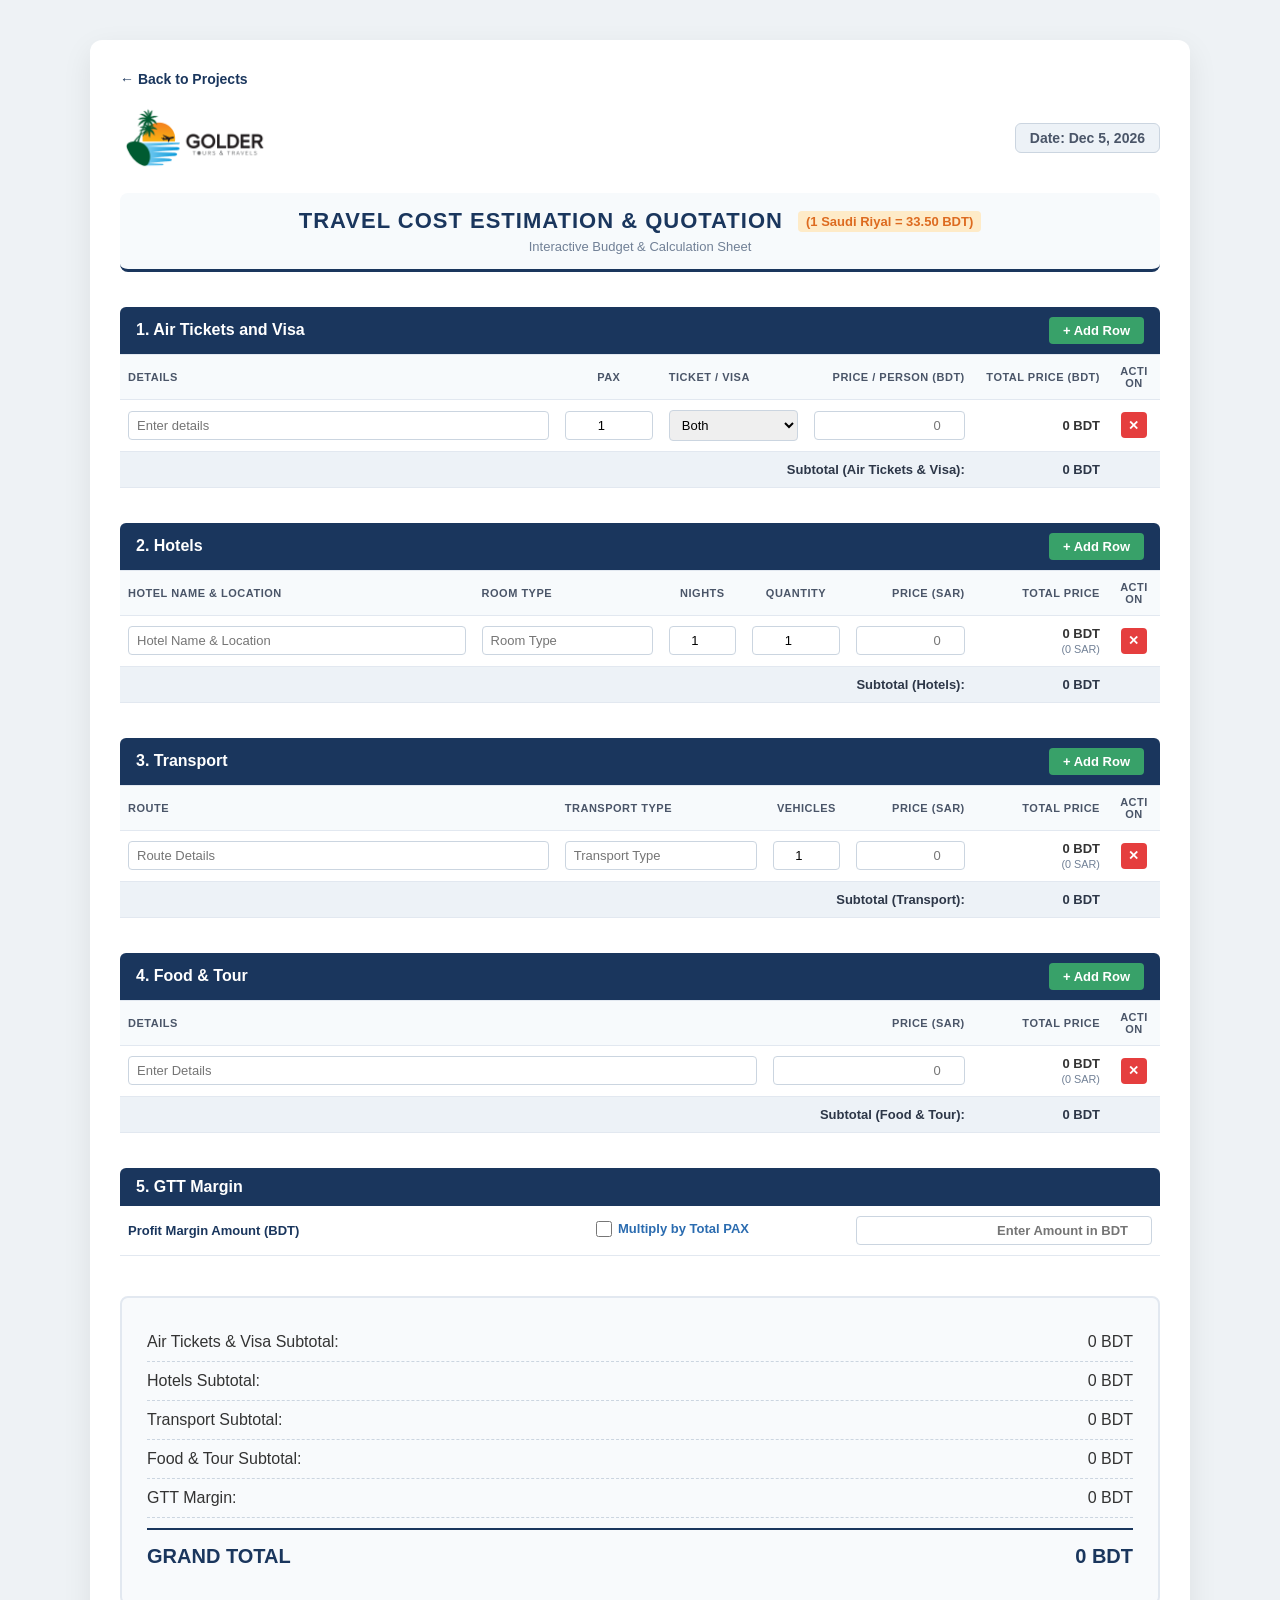
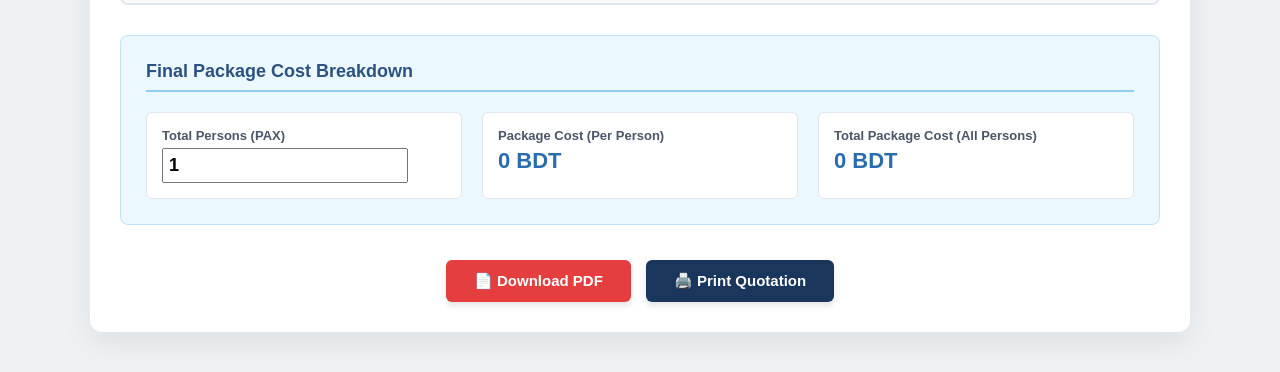
==== commit 6bb2e6c4: "Add files via upload" ====
--- a/Costing (3).html
+++ b/Costing (3).html
@@ -1,156 +1,840 @@
 <!DOCTYPE html>
-<html lang="bn">
+<html lang="en">
 <head>
     <meta charset="UTF-8">
     <meta name="viewport" content="width=device-width, initial-scale=1.0">
-    <title>Costing Data - Golder Tours & Travels</title>
-    <link href="https://fonts.googleapis.com/css2?family=Poppins:wght@300;400;600;700&display=swap" rel="stylesheet">
+    <title>Golder Tours & Travels - Cost Estimation & Quotation</title>
     <style>
-        * { margin: 0; padding: 0; box-sizing: border-box; font-family: 'Poppins', sans-serif; }
-        body { background: #f4f9f9; padding: 20px; color: #1e272e; }
-        .container { max-width: 900px; margin: auto; background: white; padding: 30px; border-radius: 12px; box-shadow: 0 4px 15px rgba(0,0,0,0.05); }
-        h2 { color: #00a8cc; margin-bottom: 20px; text-align: center; }
+        * {
+            box-sizing: border-box;
+            margin: 0;
+            padding: 0;
+            font-family: 'Segoe UI', Tahoma, Geneva, Verdana, sans-serif;
+        }
         
-        .form-group { margin-bottom: 15px; }
-        label { font-weight: 600; display: block; margin-bottom: 5px; }
-        input, select, textarea { width: 100%; padding: 10px; border: 1px solid #ccc; border-radius: 6px; font-size: 0.95rem; }
-        
-        .btn-submit { background: #2d7a42; color: white; border: none; padding: 12px 25px; border-radius: 6px; font-weight: 600; cursor: pointer; width: 100%; font-size: 1rem; transition: 0.3s; margin-top: 10px; }
-        .btn-submit:hover { background: #00a8cc; }
-
-        /* Modal Overlay for Auto-Generated Receipt */
-        .modal-overlay {
-            display: none;
-            position: fixed;
-            top: 0; left: 0; width: 100%; height: 100%;
-            background: rgba(0,0,0,0.6);
-            justify-content: center;
-            align-items: center;
-            z-index: 2000;
-        }
-
-        .modal-content {
-            background: white;
+        @page {
+            size: auto;
+            margin: 10mm;
+        }
+
+        @media print {
+            body {
+                background-color: #ffffff !important;
+                padding: 0 !important;
+                -webkit-print-color-adjust: exact !important;
+                print-color-adjust: exact !important;
+            }
+            .container {
+                box-shadow: none !important;
+                padding: 0 !important;
+                max-width: 100% !important;
+                width: 100% !important;
+            }
+            .btn-add-row, .btn-delete, .action-buttons-wrapper, .back-btn-container {
+                display: none !important;
+            }
+            .action-col {
+                display: none !important;
+            }
+            .section-header {
+                background-color: #1a365d !important;
+                color: #ffffff !important;
+                -webkit-print-color-adjust: exact !important;
+                print-color-adjust: exact !important;
+            }
+            th {
+                background-color: #f7fafc !important;
+                -webkit-print-color-adjust: exact !important;
+                print-color-adjust: exact !important;
+            }
+            .subtotal-row td {
+                background-color: #edf2f7 !important;
+                -webkit-print-color-adjust: exact !important;
+                print-color-adjust: exact !important;
+            }
+            .package-breakdown {
+                background-color: #ebf8ff !important;
+                -webkit-print-color-adjust: exact !important;
+                print-color-adjust: exact !important;
+            }
+            input, select {
+                border: none !important;
+                background: transparent !important;
+                appearance: none;
+                -webkit-appearance: none;
+                padding: 0 !important;
+                width: 100% !important;
+                font-size: 13px !important;
+                text-overflow: clip !important;
+                white-space: normal !important;
+            }
+            input[type="checkbox"] {
+                display: none !important;
+            }
+        }
+
+        body {
+            background-color: #eef2f5;
+            color: #333;
+            padding: 40px 20px;
+        }
+        .container {
+            max-width: 1100px;
+            margin: 0 auto;
+            background: #ffffff;
             padding: 30px;
             border-radius: 12px;
-            width: 90%;
-            max-width: 600px;
-            position: relative;
-            box-shadow: 0 10px 25px rgba(0,0,0,0.2);
-            border: 2px solid #00a8cc;
-        }
-
-        .close-cross {
-            position: absolute;
-            top: 12px; right: 18px;
-            font-size: 28px;
+            box-shadow: 0 10px 30px rgba(0,0,0,0.08);
+        }
+
+        .back-btn-container {
+            margin-bottom: 15px;
+        }
+
+        .back-btn-container a {
+            text-decoration: none;
+            color: #1a365d;
+            font-weight: 600;
+            font-size: 14px;
+            display: inline-flex;
+            align-items: center;
+            gap: 5px;
+        }
+        
+        .company-header-wrapper {
+            width: 100%;
+            display: flex;
+            justify-content: space-between;
+            align-items: center;
+            padding-bottom: 10px;
+            margin-bottom: 10px;
+        }
+
+        .company-header-img {
+            max-width: 150px;
+            height: auto;
+        }
+
+        .quotation-date {
+            font-size: 14px;
+            font-weight: 600;
+            color: #4a5568;
+            background: #edf2f7;
+            padding: 6px 14px;
+            border-radius: 6px;
+            border: 1px solid #cbd5e0;
+        }
+
+        .header {
+            text-align: center;
+            border-bottom: 3px solid #1a365d;
+            padding-bottom: 15px;
+            margin-bottom: 35px;
+            background: #f7fafc;
+            padding: 15px;
+            border-radius: 8px;
+            -webkit-print-color-adjust: exact;
+            print-color-adjust: exact;
+        }
+        .header h1 {
+            color: #1a365d;
+            font-size: 22px;
+            text-transform: uppercase;
+            letter-spacing: 1px;
+        }
+        .header h1 .rate-tag {
+            font-size: 13px;
+            text-transform: none;
+            letter-spacing: 0;
+            color: #dd6b20;
+            background: #feebc8;
+            padding: 3px 8px;
+            border-radius: 4px;
+            margin-left: 8px;
+            vertical-align: middle;
+            font-weight: 600;
+        }
+        .header p {
+            color: #718096;
+            margin-top: 5px;
+            font-size: 13px;
+        }
+        
+        .section-header {
+            background-color: #1a365d !important;
+            color: #ffffff !important;
+            padding: 10px 16px;
+            font-size: 16px;
+            font-weight: 600;
+            border-radius: 6px 6px 0 0;
+            margin-top: 35px;
+            display: flex;
+            justify-content: space-between;
+            align-items: center;
+            -webkit-print-color-adjust: exact;
+            print-color-adjust: exact;
+        }
+
+        .btn-add-row {
+            background-color: #38a169;
+            color: white;
+            border: none;
+            padding: 6px 14px;
+            font-size: 13px;
+            font-weight: 600;
+            border-radius: 4px;
+            cursor: pointer;
+            transition: background 0.2s;
+        }
+
+        .btn-add-row:hover {
+            background-color: #2f855a;
+        }
+
+        table {
+            width: 100%;
+            border-collapse: collapse;
+            margin-bottom: 10px;
+            background: #fff;
+            table-layout: fixed;
+        }
+        
+        th, td {
+            padding: 10px 8px;
+            text-align: left;
+            border-bottom: 1px solid #e2e8f0;
+            font-size: 13px;
+            vertical-align: middle;
+            word-wrap: break-word;
+        }
+        
+        th {
+            background-color: #f7fafc !important;
+            color: #4a5568;
+            font-weight: 600;
+            text-transform: uppercase;
+            font-size: 11px;
+            letter-spacing: 0.5px;
+            border-top: 1px solid #e2e8f0;
+            -webkit-print-color-adjust: exact;
+            print-color-adjust: exact;
+        }
+
+        td input[type="text"], td input[type="number"], td select {
+            width: 100%;
+            padding: 6px 8px;
+            border: 1px solid #cbd5e0;
+            border-radius: 4px;
+            font-size: 13px;
+            outline: none;
+        }
+
+        .checkbox-label {
+            display: inline-flex;
+            align-items: center;
+            gap: 6px;
+            cursor: pointer;
+            font-size: 13px;
+            color: #2b6cb0;
+            font-weight: 600;
+            user-select: none;
+        }
+
+        .checkbox-label input[type="checkbox"] {
+            width: 16px;
+            height: 16px;
+            cursor: pointer;
+        }
+
+        .btn-delete {
+            background-color: #e53e3e;
+            color: white;
+            border: none;
+            width: 26px;
+            height: 26px;
+            border-radius: 4px;
+            cursor: pointer;
             font-weight: bold;
-            color: #e74c3c;
+            font-size: 13px;
+        }
+
+        .text-right { text-align: right; }
+        .text-center { text-align: center; }
+
+        .subtotal-row td {
+            font-weight: bold;
+            background-color: #edf2f7 !important;
+            color: #2d3748;
+            -webkit-print-color-adjust: exact;
+            print-color-adjust: exact;
+        }
+
+        .summary-card {
+            margin-top: 40px;
+            background: #f8fafc;
+            border: 2px solid #e2e8f0;
+            border-radius: 8px;
+            padding: 25px;
+            -webkit-print-color-adjust: exact;
+            print-color-adjust: exact;
+        }
+
+        .summary-row {
+            display: flex;
+            justify-content: space-between;
+            padding: 10px 0;
+            font-size: 16px;
+            border-bottom: 1px dashed #cbd5e0;
+        }
+
+        .summary-row.grand-total {
+            border-bottom: none;
+            border-top: 2px solid #1a365d;
+            margin-top: 10px;
+            padding-top: 15px;
+            font-size: 20px;
+            font-weight: bold;
+            color: #1a365d;
+        }
+
+        .package-breakdown {
+            margin-top: 30px;
+            background: #ebf8ff !important;
+            border: 1px solid #bee3f8;
+            border-radius: 8px;
+            padding: 25px;
+            -webkit-print-color-adjust: exact;
+            print-color-adjust: exact;
+        }
+
+        .package-breakdown h3 {
+            color: #2c5282;
+            margin-bottom: 20px;
+            font-size: 18px;
+            border-bottom: 2px solid #90cdf4;
+            padding-bottom: 8px;
+        }
+
+        .grid-3 {
+            display: grid;
+            grid-template-columns: 1fr 1fr 1fr;
+            gap: 20px;
+        }
+
+        .card-box {
+            background: #ffffff;
+            padding: 15px;
+            border-radius: 6px;
+            border: 1px solid #e2e8f0;
+        }
+
+        .card-box label {
+            display: block;
+            font-size: 13px;
+            color: #4a5568;
+            margin-bottom: 5px;
+            font-weight: 600;
+        }
+
+        .card-box .amount {
+            font-size: 22px;
+            font-weight: bold;
+            color: #2b6cb0;
+        }
+
+        .action-buttons-wrapper {
+            margin-top: 35px;
+            text-align: center;
+            display: flex;
+            justify-content: center;
+            gap: 15px;
+        }
+
+        .btn-action {
+            padding: 12px 28px;
+            font-size: 15px;
+            font-weight: 600;
+            border-radius: 6px;
+            border: none;
             cursor: pointer;
-            transition: 0.2s;
-        }
-        .close-cross:hover { transform: scale(1.2); color: #c0392b; }
-
-        .popup-receipt-header { display: flex; justify-content: space-between; align-items: center; border-bottom: 2px solid #00a8cc; padding-bottom: 10px; margin-bottom: 15px; }
-        .popup-receipt-header img { height: 50px; }
-        .popup-title { text-align: right; color: #ff7e37; font-size: 1.2rem; font-weight: bold; }
-        
-        .receipt-info { font-size: 0.9rem; margin-bottom: 15px; line-height: 1.6; }
-        .receipt-info span { font-weight: bold; color: #00a8cc; }
-
-        .modal-btn { background: #00a8cc; color: white; border: none; padding: 10px 20px; border-radius: 6px; cursor: pointer; font-weight: 600; margin-top: 15px; width: 100%; }
-        .modal-btn:hover { background: #2d7a42; }
-
-        @media print {
-            body * { visibility: hidden; }
-            .modal-content, .modal-content * { visibility: visible; }
-            .modal-content { position: absolute; left: 0; top: 0; width: 100%; border: 1px solid #000; }
-            .close-cross, .modal-btn { display: none !important; }
+            transition: all 0.2s ease-in-out;
+            display: inline-flex;
+            align-items: center;
+            gap: 8px;
+            box-shadow: 0 4px 6px rgba(0,0,0,0.1);
+        }
+
+        .btn-pdf {
+            background-color: #e53e3e;
+            color: #ffffff;
+        }
+        .btn-pdf:hover {
+            background-color: #c53030;
+        }
+
+        .btn-print {
+            background-color: #1a365d;
+            color: #ffffff;
+        }
+        .btn-print:hover {
+            background-color: #2a4365;
         }
     </style>
 </head>
 <body>
 
 <div class="container">
-    <h2>Costing Data Sheet</h2>
-    <form id="costingForm" onsubmit="handleFormSubmit(event)">
-        <div class="form-group">
-            <label>Project / Tour Name:</label>
-            <input type="text" id="projectName" placeholder="e.g. Cox's Bazar Tour Package" required>
+
+    <div class="back-btn-container">
+        <a href="projects.html">&larr; Back to Projects</a>
+    </div>
+
+    <!-- Top Header Layout -->
+    <div class="company-header-wrapper">
+        <img src="logo.png" alt="Golder Tours & Travels Logo" class="company-header-img" id="main-header-logo">
+        <div class="quotation-date">
+            Date: <span id="current-date"></span>
         </div>
-        <div class="form-group">
-            <label>Customer Name:</label>
-            <input type="text" id="clientName" placeholder="Customer Name" required>
+    </div>
+
+    <div class="header">
+        <h1>Travel Cost Estimation & Quotation <span class="rate-tag">(1 Saudi Riyal = 33.50 BDT)</span></h1>
+        <p>Interactive Budget & Calculation Sheet</p>
+    </div>
+
+    <!-- 1. Air Tickets and Visa -->
+    <div class="section-header">
+        <span>1. Air Tickets and Visa</span>
+        <button class="btn-add-row" onclick="addRow('air-visa-table')">+ Add Row</button>
+    </div>
+    <table id="air-visa-table">
+        <thead>
+            <tr>
+                <th style="width: 42%;">Details</th>
+                <th style="width: 10%;" class="text-center">PAX</th>
+                <th style="width: 14%;">Ticket / VISA</th>
+                <th style="width: 16%;" class="text-right">Price / Person (BDT)</th>
+                <th style="width: 13%;" class="text-right">Total Price (BDT)</th>
+                <th style="width: 5%;" class="text-center action-col">Action</th>
+            </tr>
+        </thead>
+        <tbody>
+            <tr>
+                <td><input type="text" placeholder="Enter details"></td>
+                <td><input type="number" class="qty text-center" value="1" min="1"></td>
+                <td>
+                    <select>
+                        <option value="Both">Both</option>
+                        <option value="Ticket">Ticket</option>
+                        <option value="VISA">VISA</option>
+                    </select>
+                </td>
+                <td><input type="number" class="price-bdt text-right" placeholder="0"></td>
+                <td class="item-total text-right"><strong>0 BDT</strong></td>
+                <td class="text-center action-col"><button class="btn-delete" onclick="deleteRow(this)">✕</button></td>
+            </tr>
+        </tbody>
+        <tfoot>
+            <tr class="subtotal-row">
+                <td colspan="4" class="text-right">Subtotal (Air Tickets & Visa):</td>
+                <td class="subtotal text-right" id="air-subtotal">0 BDT</td>
+                <td class="action-col"></td>
+            </tr>
+        </tfoot>
+    </table>
+
+    <!-- 2. Hotels -->
+    <div class="section-header">
+        <span>2. Hotels</span>
+        <button class="btn-add-row" onclick="addRow('hotels-table')">+ Add Row</button>
+    </div>
+    <table id="hotels-table">
+        <thead>
+            <tr>
+                <th style="width: 34%;">Hotel Name & Location</th>
+                <th style="width: 18%;">Room Type</th>
+                <th style="width: 8%;" class="text-center">Nights</th>
+                <th style="width: 10%;" class="text-center">Quantity</th>
+                <th style="width: 12%;" class="text-right">Price (SAR)</th>
+                <th style="width: 13%;" class="text-right">Total Price</th>
+                <th style="width: 5%;" class="text-center action-col">Action</th>
+            </tr>
+        </thead>
+        <tbody>
+            <tr>
+                <td><input type="text" placeholder="Hotel Name & Location"></td>
+                <td><input type="text" placeholder="Room Type"></td>
+                <td><input type="number" class="nights text-center" value="1" min="1"></td>
+                <td><input type="number" class="qty text-center" value="1" min="1"></td>
+                <td><input type="number" class="price text-right" placeholder="0"></td>
+                <td class="item-total text-right"><strong>0 BDT</strong></td>
+                <td class="text-center action-col"><button class="btn-delete" onclick="deleteRow(this)">✕</button></td>
+            </tr>
+        </tbody>
+        <tfoot>
+            <tr class="subtotal-row">
+                <td colspan="5" class="text-right">Subtotal (Hotels):</td>
+                <td class="subtotal text-right" id="hotel-subtotal">0 BDT</td>
+                <td class="action-col"></td>
+            </tr>
+        </tfoot>
+    </table>
+
+    <!-- 3. Transport -->
+    <div class="section-header">
+        <span>3. Transport</span>
+        <button class="btn-add-row" onclick="addRow('transport-table')">+ Add Row</button>
+    </div>
+    <table id="transport-table">
+        <thead>
+            <tr>
+                <th style="width: 42%;">Route</th>
+                <th style="width: 20%;">Transport Type</th>
+                <th style="width: 8%;" class="text-center">Vehicles</th>
+                <th style="width: 12%;" class="text-right">Price (SAR)</th>
+                <th style="width: 13%;" class="text-right">Total Price</th>
+                <th style="width: 5%;" class="text-center action-col">Action</th>
+            </tr>
+        </thead>
+        <tbody>
+            <tr>
+                <td><input type="text" placeholder="Route Details"></td>
+                <td><input type="text" placeholder="Transport Type"></td>
+                <td><input type="number" class="qty text-center" value="1" min="1"></td>
+                <td><input type="number" class="price text-right" placeholder="0"></td>
+                <td class="item-total text-right"><strong>0 BDT</strong></td>
+                <td class="text-center action-col"><button class="btn-delete" onclick="deleteRow(this)">✕</button></td>
+            </tr>
+        </tbody>
+        <tfoot>
+            <tr class="subtotal-row">
+                <td colspan="4" class="text-right">Subtotal (Transport):</td>
+                <td class="subtotal text-right" id="transport-subtotal">0 BDT</td>
+                <td class="action-col"></td>
+            </tr>
+        </tfoot>
+    </table>
+
+    <!-- 4. Food & Tour -->
+    <div class="section-header">
+        <span>4. Food & Tour</span>
+        <button class="btn-add-row" onclick="addRow('food-tour-table')">+ Add Row</button>
+    </div>
+    <table id="food-tour-table">
+        <thead>
+            <tr>
+                <th style="width: 62%;">Details</th>
+                <th style="width: 20%;" class="text-right">Price (SAR)</th>
+                <th style="width: 13%;" class="text-right">Total Price</th>
+                <th style="width: 5%;" class="text-center action-col">Action</th>
+            </tr>
+        </thead>
+        <tbody>
+            <tr>
+                <td><input type="text" placeholder="Enter Details"></td>
+                <td><input type="number" class="price text-right" placeholder="0"></td>
+                <td class="item-total text-right"><strong>0 BDT</strong></td>
+                <td class="text-center action-col"><button class="btn-delete" onclick="deleteRow(this)">✕</button></td>
+            </tr>
+        </tbody>
+        <tfoot>
+            <tr class="subtotal-row">
+                <td colspan="2" class="text-right">Subtotal (Food & Tour):</td>
+                <td class="subtotal text-right" id="food-subtotal">0 BDT</td>
+                <td class="action-col"></td>
+            </tr>
+        </tfoot>
+    </table>
+
+    <!-- 5. GTT Margin -->
+    <div class="section-header">
+        <span>5. GTT Margin</span>
+    </div>
+    <table>
+        <tbody>
+            <tr>
+                <td style="font-weight: 600; color: #1a365d; width: 45%;">Profit Margin Amount (BDT)</td>
+                <td style="width: 25%;">
+                    <label class="checkbox-label">
+                        <input type="checkbox" id="multiply-pax-check" onchange="calculateAll()">
+                        Multiply by Total PAX
+                    </label>
+                </td>
+                <td style="width: 30%;">
+                    <input type="number" id="gtt-margin" class="text-right" placeholder="Enter Amount in BDT" style="font-weight: bold; color: #2b6cb0;">
+                </td>
+            </tr>
+        </tbody>
+    </table>
+
+    <!-- Grand Total Area -->
+    <div class="summary-card">
+        <div class="summary-row">
+            <span>Air Tickets & Visa Subtotal:</span>
+            <span id="summary-air">0 BDT</span>
         </div>
-        <div class="form-group">
-            <label>Total Cost Amount (BDT):</label>
-            <input type="number" id="totalCost" placeholder="15000" required>
+        <div class="summary-row">
+            <span>Hotels Subtotal:</span>
+            <span id="summary-hotel">0 BDT</span>
         </div>
-        <div class="form-group">
-            <label>Payment Method:</label>
-            <select id="payMethod">
-                <option value="Cash">Cash</option>
-                <option value="bKash">bKash</option>
-                <option value="Bank Transfer">Bank Transfer</option>
-            </select>
+        <div class="summary-row">
+            <span>Transport Subtotal:</span>
+            <span id="summary-transport">0 BDT</span>
         </div>
-        <button type="submit" class="btn-submit">Save Costing & Auto-Generate Receipt</button>
-    </form>
+        <div class="summary-row">
+            <span>Food & Tour Subtotal:</span>
+            <span id="summary-food">0 BDT</span>
+        </div>
+        <div class="summary-row">
+            <span>GTT Margin:</span>
+            <span id="summary-margin">0 BDT</span>
+        </div>
+        <div class="summary-row grand-total">
+            <span>GRAND TOTAL</span>
+            <span id="grand-total">0 BDT</span>
+        </div>
+    </div>
+
+    <!-- Final Package Breakdown -->
+    <div class="package-breakdown">
+        <h3>Final Package Cost Breakdown</h3>
+        <div class="grid-3">
+            <div class="card-box">
+                <label for="pax-count">Total Persons (PAX)</label>
+                <input type="number" id="pax-count" value="1" min="1" style="font-size: 18px; font-weight: bold; padding: 5px;" oninput="calculateAll()">
+            </div>
+            <div class="card-box">
+                <label>Package Cost (Per Person)</label>
+                <div class="amount" id="per-person-cost">0 BDT</div>
+            </div>
+            <div class="card-box">
+                <label>Total Package Cost (All Persons)</label>
+                <div class="amount" id="total-group-cost">0 BDT</div>
+            </div>
+        </div>
+    </div>
+
+    <!-- Bottom Action Buttons -->
+    <div class="action-buttons-wrapper">
+        <button class="btn-action btn-pdf" onclick="exportToPDF()">
+            📄 Download PDF
+        </button>
+        <button class="btn-action btn-print" onclick="triggerPrint()">
+            🖨️ Print Quotation
+        </button>
+    </div>
+
 </div>
 
-<!-- Receipt Popup Modal -->
-<div class="modal-overlay" id="receiptModal">
-    <div class="modal-content">
-        <!-- Cross Button -->
-        <span class="close-cross" onclick="closeModal()">&times;</span>
+<script>
+    const SAR_TO_BDT = 33.50;
+
+    function setCurrentDate() {
+        const today = new Date();
+        const options = { year: 'numeric', month: 'short', day: 'numeric' };
+        document.getElementById('current-date').innerText = today.toLocaleDateString('en-US', options);
+    }
+
+    function formatCurrencyBDT(amountInBDT) {
+        return amountInBDT.toLocaleString('en-IN', { maximumFractionDigits: 2, minimumFractionDigits: 0 }) + ' BDT';
+    }
+
+    function calculateAirVisaSection() {
+        const table = document.getElementById('air-visa-table');
+        const rows = table.querySelectorAll('tbody tr');
+        let sectionSubtotalBDT = 0;
+
+        rows.forEach(row => {
+            const qtyInput = row.querySelector('.qty');
+            const priceInput = row.querySelector('.price-bdt');
+            const itemTotalTd = row.querySelector('.item-total');
+
+            const qty = qtyInput ? (parseFloat(qtyInput.value) || 0) : 1;
+            const priceBDT = priceInput ? (parseFloat(priceInput.value) || 0) : 0;
+            const lineTotalBDT = qty * priceBDT;
+
+            sectionSubtotalBDT += lineTotalBDT;
+            if (itemTotalTd) {
+                itemTotalTd.innerHTML = `<strong>${formatCurrencyBDT(lineTotalBDT)}</strong>`;
+            }
+        });
+
+        return sectionSubtotalBDT;
+    }
+
+    function calculateHotelSection() {
+        const table = document.getElementById('hotels-table');
+        const rows = table.querySelectorAll('tbody tr');
+        let sectionSubtotalSAR = 0;
+
+        rows.forEach(row => {
+            const nightsInput = row.querySelector('.nights');
+            const qtyInput = row.querySelector('.qty');
+            const priceInput = row.querySelector('.price');
+            const itemTotalTd = row.querySelector('.item-total');
+
+            const nights = nightsInput ? (parseFloat(nightsInput.value) || 0) : 1;
+            const qty = qtyInput ? (parseFloat(qtyInput.value) || 0) : 1;
+            const priceSAR = priceInput ? (parseFloat(priceInput.value) || 0) : 0;
+            
+            const lineTotalSAR = nights * qty * priceSAR;
+            const lineTotalBDT = lineTotalSAR * SAR_TO_BDT;
+
+            sectionSubtotalSAR += lineTotalSAR;
+            if (itemTotalTd) {
+                itemTotalTd.innerHTML = `<strong>${formatCurrencyBDT(lineTotalBDT)}</strong> <br><small style="color:#718096; font-weight:normal;">(${lineTotalSAR.toLocaleString('en-US')} SAR)</small>`;
+            }
+        });
+
+        return sectionSubtotalSAR * SAR_TO_BDT;
+    }
+
+    function calculateSection(tableId) {
+        const table = document.getElementById(tableId);
+        const rows = table.querySelectorAll('tbody tr');
+        let sectionSubtotalSAR = 0;
+
+        rows.forEach(row => {
+            const qtyInput = row.querySelector('.qty');
+            const priceInput = row.querySelector('.price');
+            const itemTotalTd = row.querySelector('.item-total');
+
+            const qty = qtyInput ? (parseFloat(qtyInput.value) || 0) : 1;
+            const priceSAR = priceInput ? (parseFloat(priceInput.value) || 0) : 0;
+            const lineTotalSAR = qty * priceSAR;
+            const lineTotalBDT = lineTotalSAR * SAR_TO_BDT;
+
+            sectionSubtotalSAR += lineTotalSAR;
+            if (itemTotalTd) {
+                itemTotalTd.innerHTML = `<strong>${formatCurrencyBDT(lineTotalBDT)}</strong> <br><small style="color:#718096; font-weight:normal;">(${lineTotalSAR.toLocaleString('en-US')} SAR)</small>`;
+            }
+        });
+
+        return sectionSubtotalSAR * SAR_TO_BDT;
+    }
+
+    function calculateAll() {
+        const airSubtotalBDT = calculateAirVisaSection();
+        const hotelSubtotalBDT = calculateHotelSection();
+        const transportSubtotalBDT = calculateSection('transport-table');
+        const foodSubtotalBDT = calculateSection('food-tour-table');
         
-        <div class="popup-receipt-header">
-            <img src="logo.png" alt="Golder Logo">
-            <div class="popup-title">ONLINE RECEIPT</div>
-        </div>
-
-        <div class="receipt-info">
-            <p><strong>Receipt No:</strong> <span id="popNo"></span></p>
-            <p><strong>Date:</strong> <span id="popDate"></span></p>
-            <p><strong>Customer:</strong> <span id="popClient"></span></p>
-            <p><strong>Project Details:</strong> <span id="popProject"></span></p>
-            <p><strong>Total Amount:</strong> <span id="popAmount"></span> BDT</p>
-            <p><strong>Payment Mode:</strong> <span id="popMethod"></span></p>
-        </div>
-
-        <button class="modal-btn" onclick="window.print()">Print / Save PDF (For Mail)</button>
-    </div>
-</div>
-
-<script>
-    function handleFormSubmit(e) {
-        e.preventDefault();
-
-        // 1. Get Values
-        let project = document.getElementById('projectName').value;
-        let client = document.getElementById('clientName').value;
-        let cost = document.getElementById('totalCost').value;
-        let method = document.getElementById('payMethod').value;
-        let receiptNo = "GTT-" + Math.floor(1000 + Math.random() * 9000);
-        let today = new Date().toLocaleDateString();
-
-        // 2. Populate Popup
-        document.getElementById('popNo').innerText = receiptNo;
-        document.getElementById('popDate').innerText = today;
-        document.getElementById('popClient').innerText = client;
-        document.getElementById('popProject').innerText = project;
-        document.getElementById('popAmount').innerText = parseFloat(cost).toLocaleString('en-IN');
-        document.getElementById('popMethod').innerText = method;
-
-        // 3. Display Modal
-        document.getElementById('receiptModal').style.display = 'flex';
-    }
-
-    // Close Modal via Cross (❌) Button
-    function closeModal() {
-        document.getElementById('receiptModal').style.display = 'none';
-        document.getElementById('costingForm').reset();
-    }
+        const airVisaQtyInputs = document.querySelectorAll('#air-visa-table tbody .qty');
+        let topPaxCount = 0;
+        airVisaQtyInputs.forEach(input => {
+            topPaxCount += (parseFloat(input.value) || 0);
+        });
+        if (topPaxCount <= 0) topPaxCount = 1;
+
+        const paxInput = document.getElementById('pax-count');
+        if (paxInput) {
+            paxInput.value = topPaxCount;
+        }
+
+        const marginInput = document.getElementById('gtt-margin');
+        const baseMargin = marginInput ? (parseFloat(marginInput.value) || 0) : 0;
+        const multiplyCheckbox = document.getElementById('multiply-pax-check');
+
+        let gttMarginBDT = baseMargin;
+        if (multiplyCheckbox && multiplyCheckbox.checked) {
+            gttMarginBDT = baseMargin * topPaxCount;
+        }
+
+        document.getElementById('air-subtotal').innerText = formatCurrencyBDT(airSubtotalBDT);
+        document.getElementById('hotel-subtotal').innerText = formatCurrencyBDT(hotelSubtotalBDT);
+        document.getElementById('transport-subtotal').innerText = formatCurrencyBDT(transportSubtotalBDT);
+        document.getElementById('food-subtotal').innerText = formatCurrencyBDT(foodSubtotalBDT);
+
+        document.getElementById('summary-air').innerText = formatCurrencyBDT(airSubtotalBDT);
+        document.getElementById('summary-hotel').innerText = formatCurrencyBDT(hotelSubtotalBDT);
+        document.getElementById('summary-transport').innerText = formatCurrencyBDT(transportSubtotalBDT);
+        document.getElementById('summary-food').innerText = formatCurrencyBDT(foodSubtotalBDT);
+        
+        if (multiplyCheckbox && multiplyCheckbox.checked) {
+            document.getElementById('summary-margin').innerText = `${formatCurrencyBDT(gttMarginBDT)} (${baseMargin} BDT × ${topPaxCount} PAX)`;
+        } else {
+            document.getElementById('summary-margin').innerText = formatCurrencyBDT(gttMarginBDT);
+        }
+
+        const grandTotalBDT = airSubtotalBDT + hotelSubtotalBDT + transportSubtotalBDT + foodSubtotalBDT + gttMarginBDT;
+        document.getElementById('grand-total').innerText = formatCurrencyBDT(grandTotalBDT);
+
+        const perPersonCostBDT = grandTotalBDT / topPaxCount;
+
+        document.getElementById('per-person-cost').innerText = formatCurrencyBDT(Math.round(perPersonCostBDT));
+        document.getElementById('total-group-cost').innerText = formatCurrencyBDT(grandTotalBDT);
+    }
+
+    function addRow(tableId) {
+        const tableBody = document.getElementById(tableId).querySelector('tbody');
+        const newRow = document.createElement('tr');
+
+        if (tableId === 'air-visa-table') {
+            newRow.innerHTML = `
+                <td><input type="text" placeholder="Enter details"></td>
+                <td><input type="number" class="qty text-center" value="1" min="1"></td>
+                <td>
+                    <select>
+                        <option value="Both">Both</option>
+                        <option value="Ticket">Ticket</option>
+                        <option value="VISA">VISA</option>
+                    </select>
+                </td>
+                <td><input type="number" class="price-bdt text-right" placeholder="0"></td>
+                <td class="item-total text-right"><strong>0 BDT</strong></td>
+                <td class="text-center action-col"><button class="btn-delete" onclick="deleteRow(this)">✕</button></td>
+            `;
+        } else if (tableId === 'hotels-table') {
+            newRow.innerHTML = `
+                <td><input type="text" placeholder="Hotel Name & Location"></td>
+                <td><input type="text" placeholder="Room Type"></td>
+                <td><input type="number" class="nights text-center" value="1" min="1"></td>
+                <td><input type="number" class="qty text-center" value="1" min="1"></td>
+                <td><input type="number" class="price text-right" placeholder="0"></td>
+                <td class="item-total text-right"><strong>0 BDT</strong></td>
+                <td class="text-center action-col"><button class="btn-delete" onclick="deleteRow(this)">✕</button></td>
+            `;
+        } else if (tableId === 'transport-table') {
+            newRow.innerHTML = `
+                <td><input type="text" placeholder="Route Details"></td>
+                <td><input type="text" placeholder="Transport Type"></td>
+                <td><input type="number" class="qty text-center" value="1" min="1"></td>
+                <td><input type="number" class="price text-right" placeholder="0"></td>
+                <td class="item-total text-right"><strong>0 BDT</strong></td>
+                <td class="text-center action-col"><button class="btn-delete" onclick="deleteRow(this)">✕</button></td>
+            `;
+        } else if (tableId === 'food-tour-table') {
+            newRow.innerHTML = `
+                <td><input type="text" placeholder="Enter Details"></td>
+                <td><input type="number" class="price text-right" placeholder="0"></td>
+                <td class="item-total text-right"><strong>0 BDT</strong></td>
+                <td class="text-center action-col"><button class="btn-delete" onclick="deleteRow(this)">✕</button></td>
+            `;
+        }
+
+        tableBody.appendChild(newRow);
+        calculateAll();
+    }
+
+    function deleteRow(button) {
+        const row = button.closest('tr');
+        row.remove();
+        calculateAll();
+    }
+
+    function triggerPrint() {
+        window.print();
+    }
+
+    function exportToPDF() {
+        window.print();
+    }
+
+    document.addEventListener('input', calculateAll);
+    window.onload = function() {
+        setCurrentDate();
+        calculateAll();
+    };
 </script>
 
 </body>
